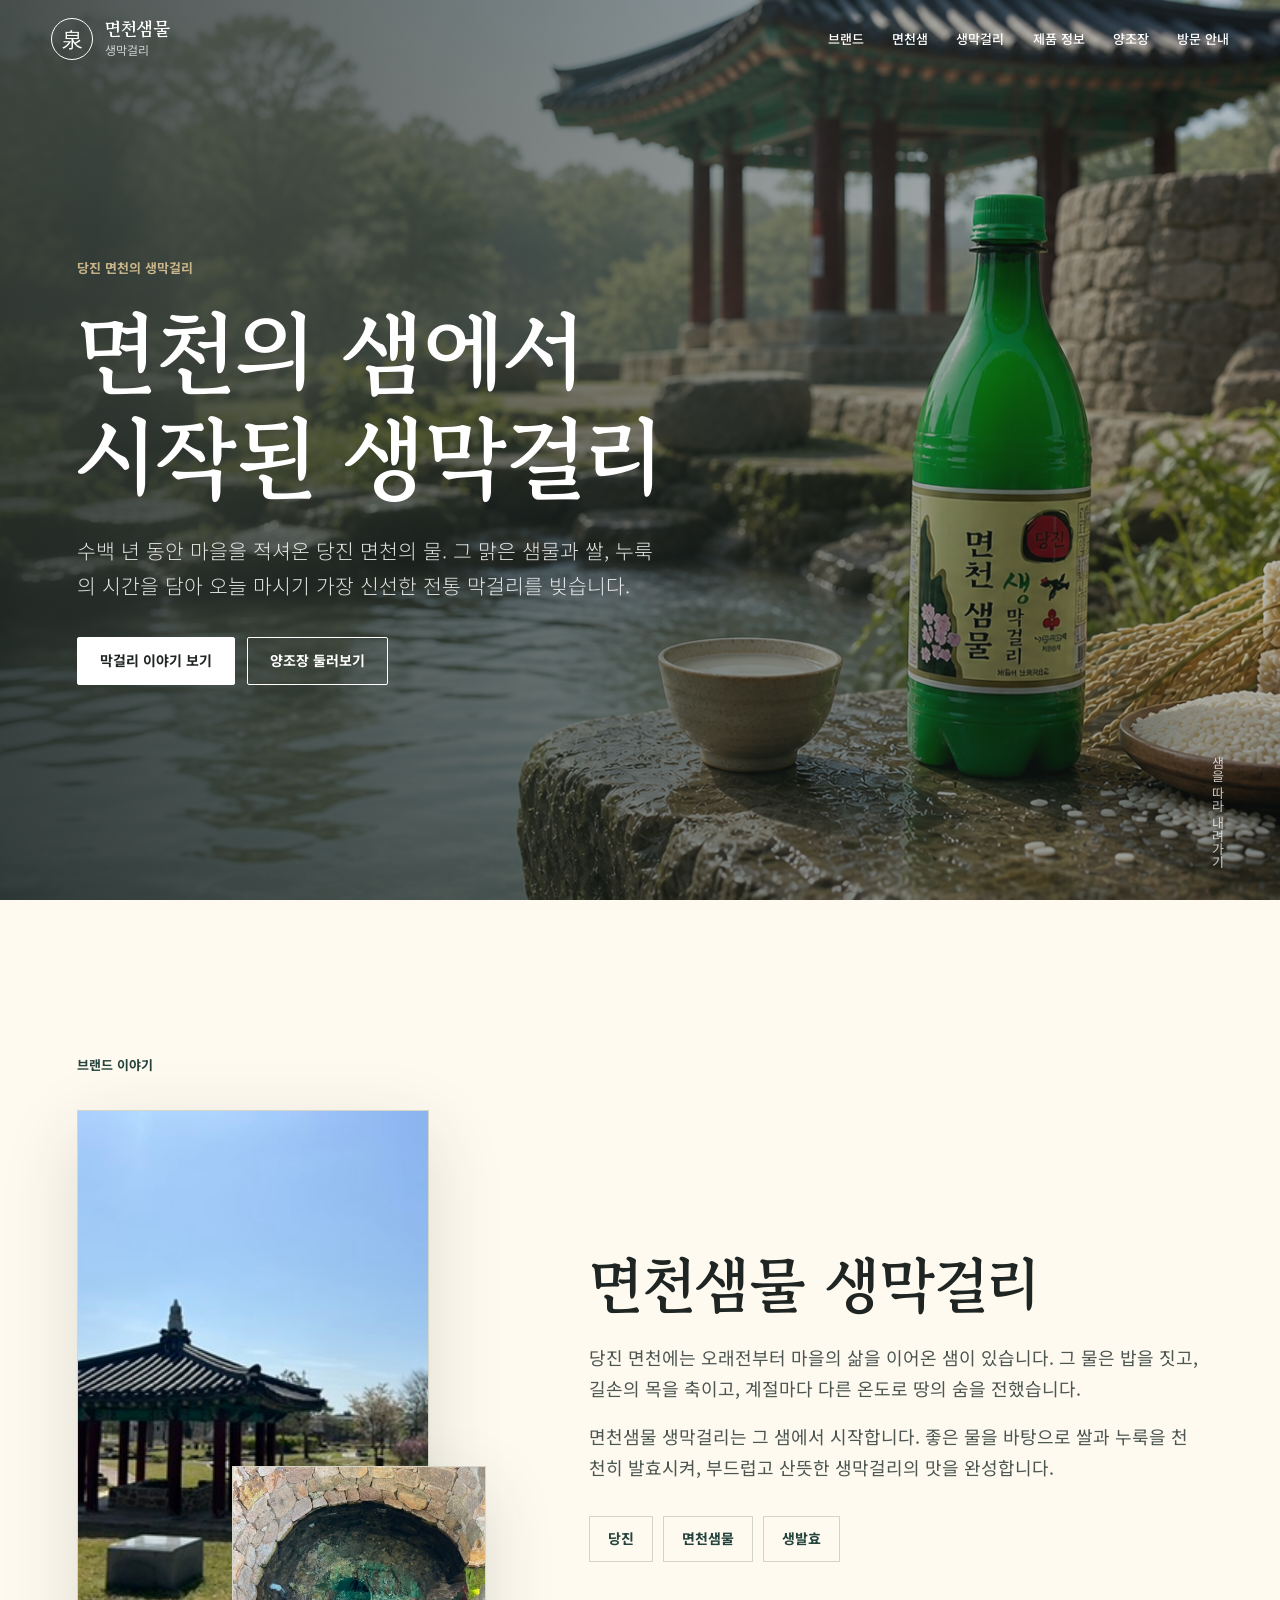
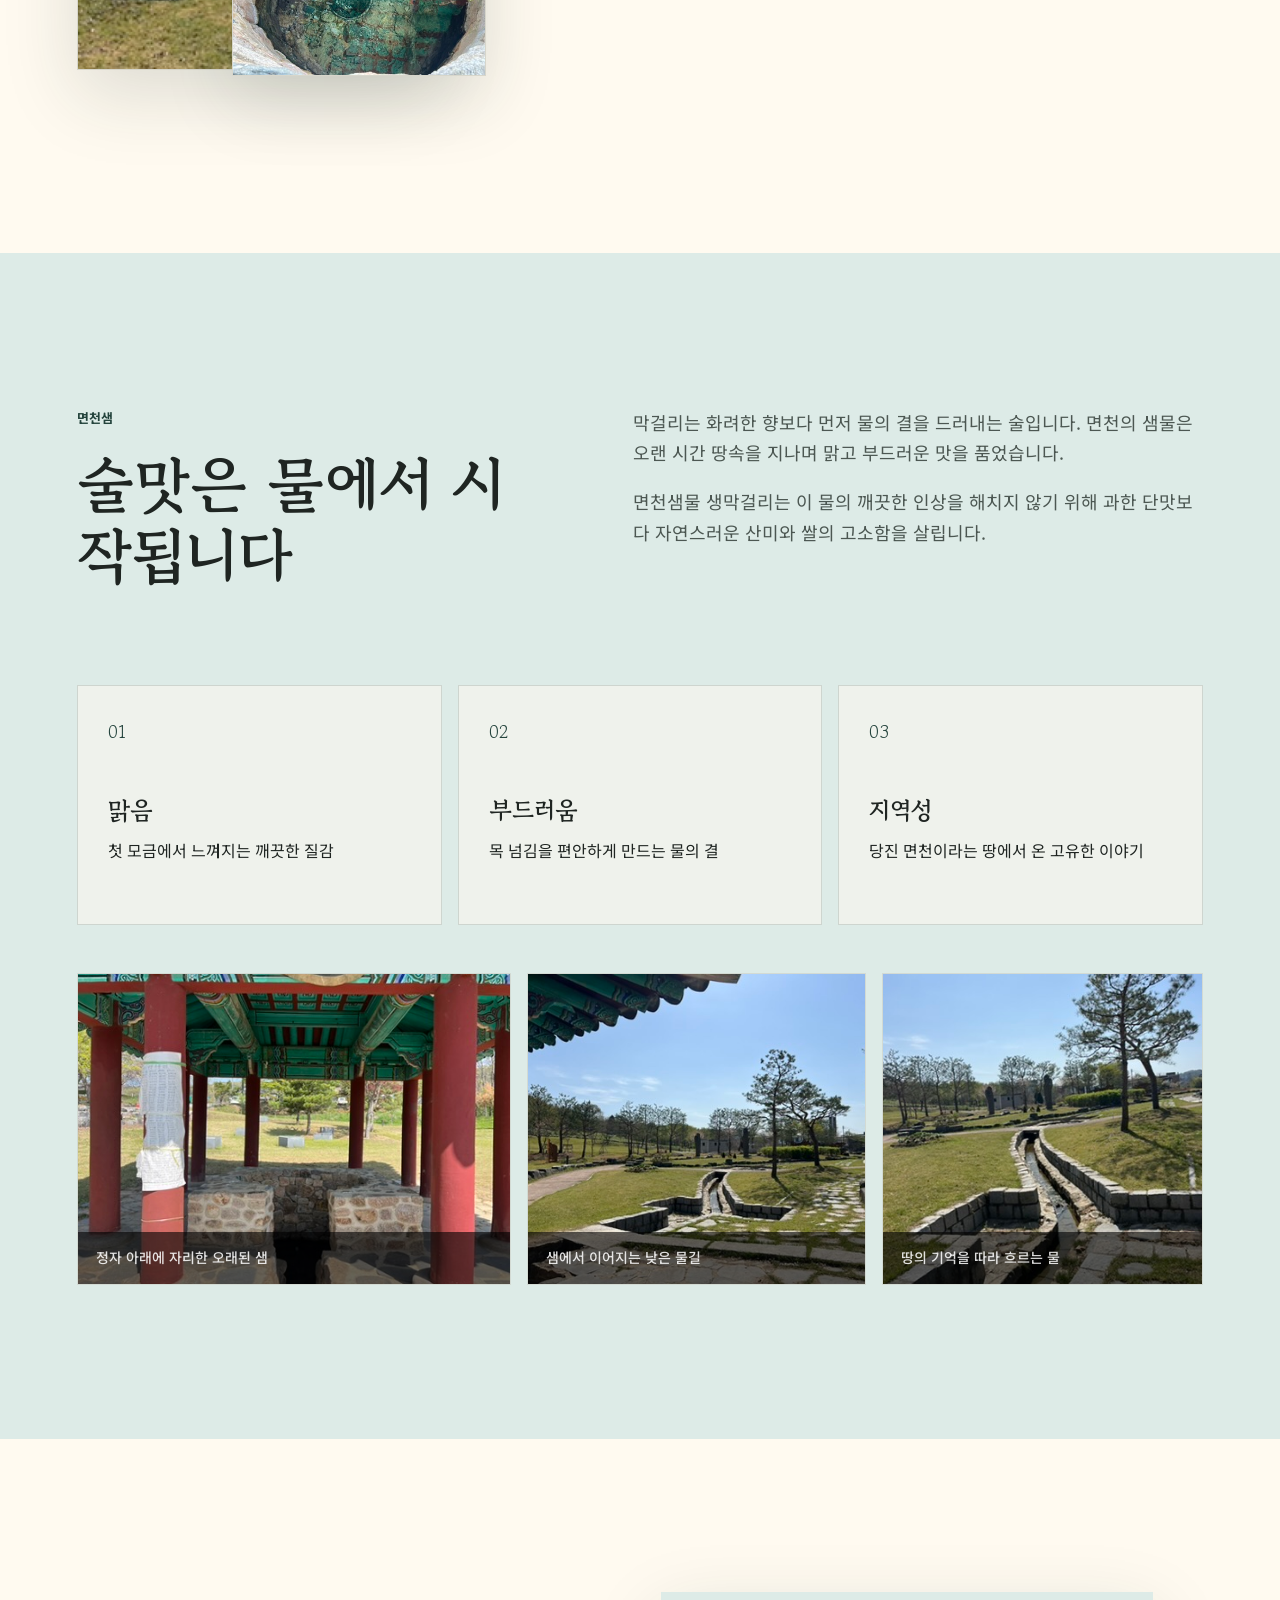
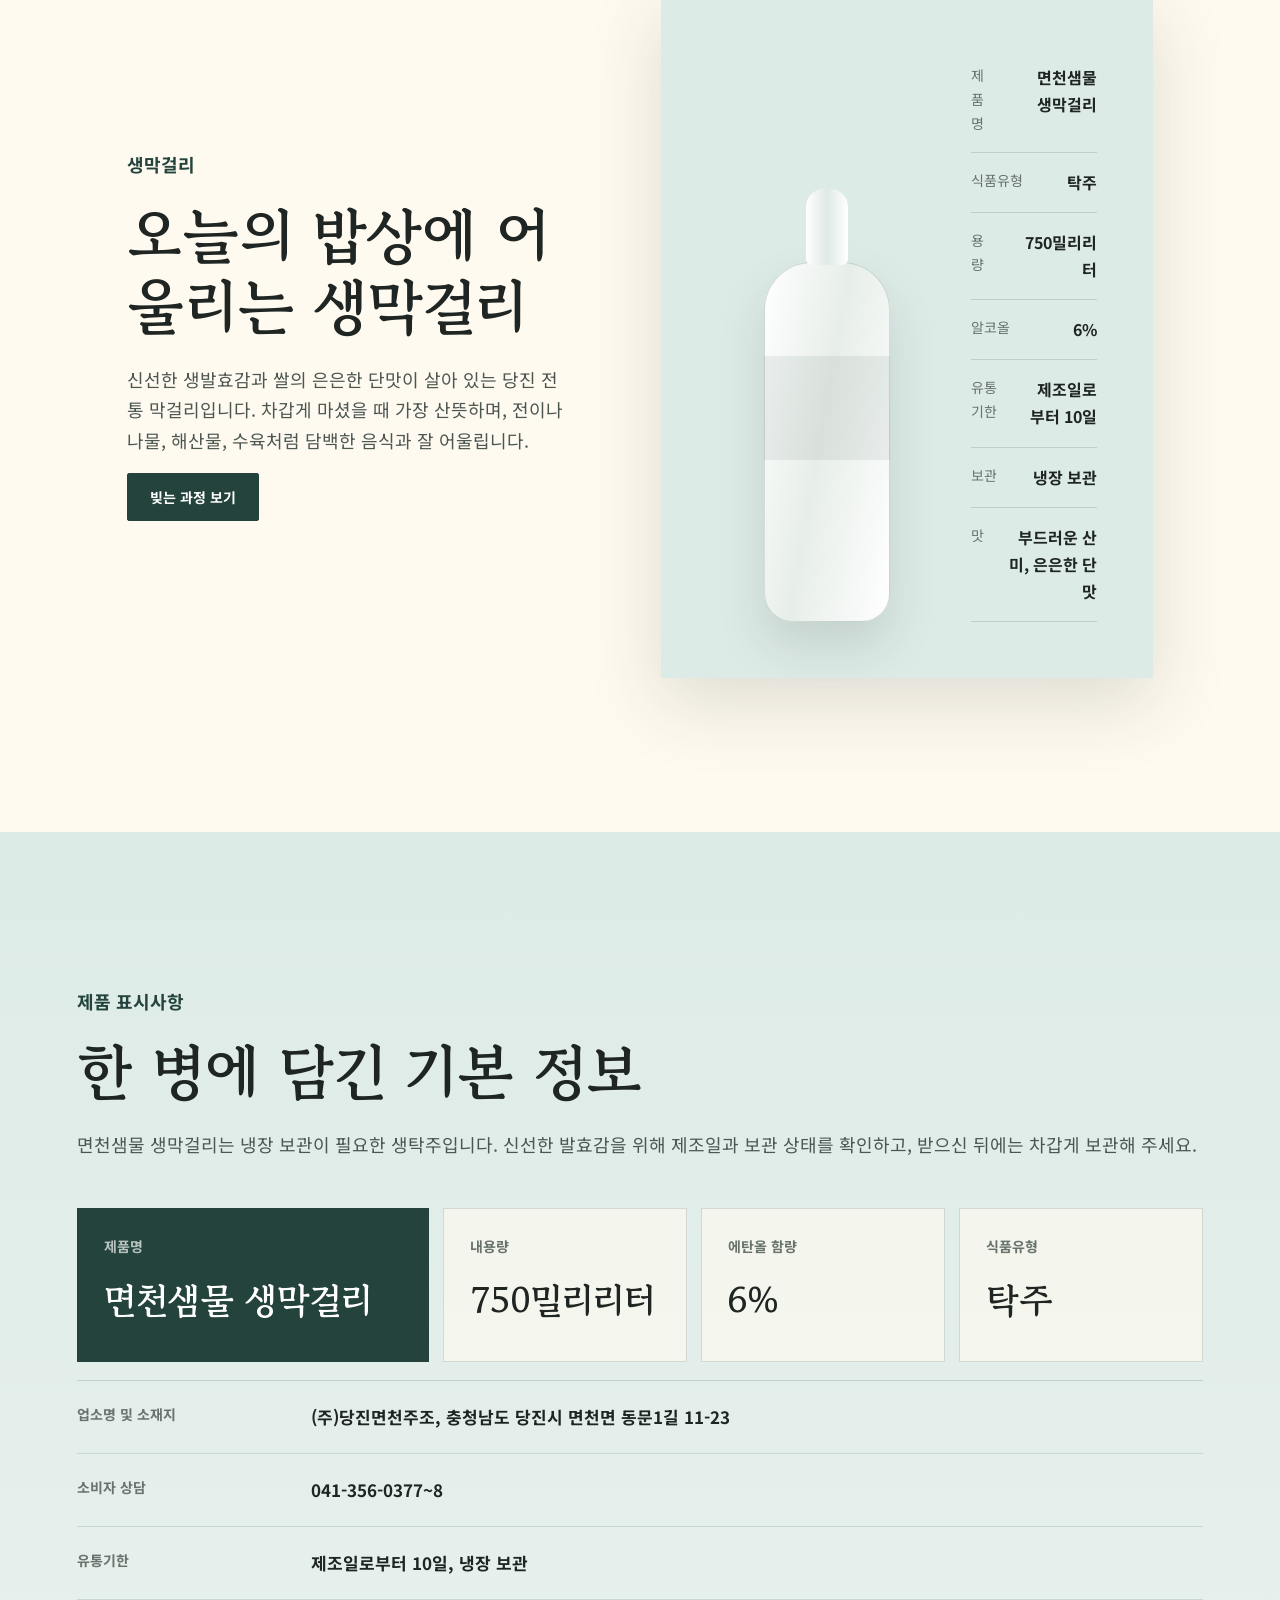
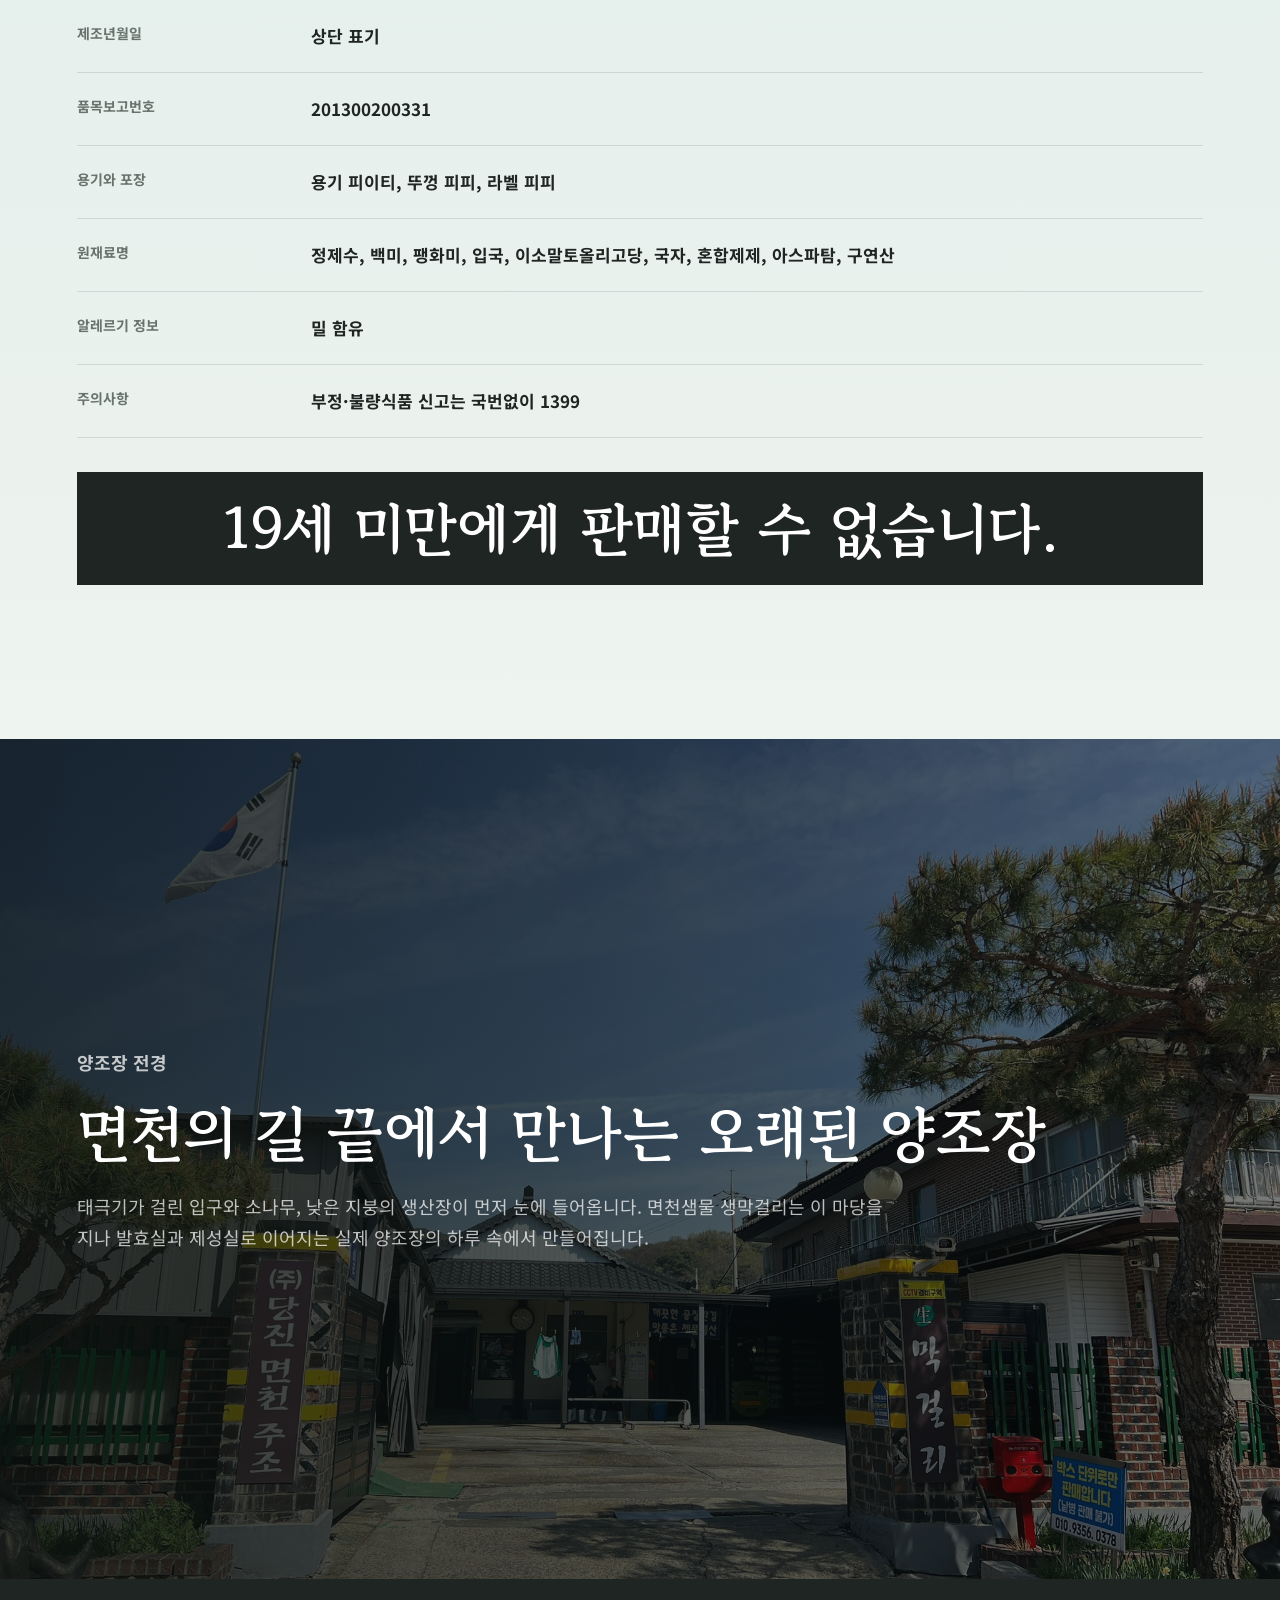
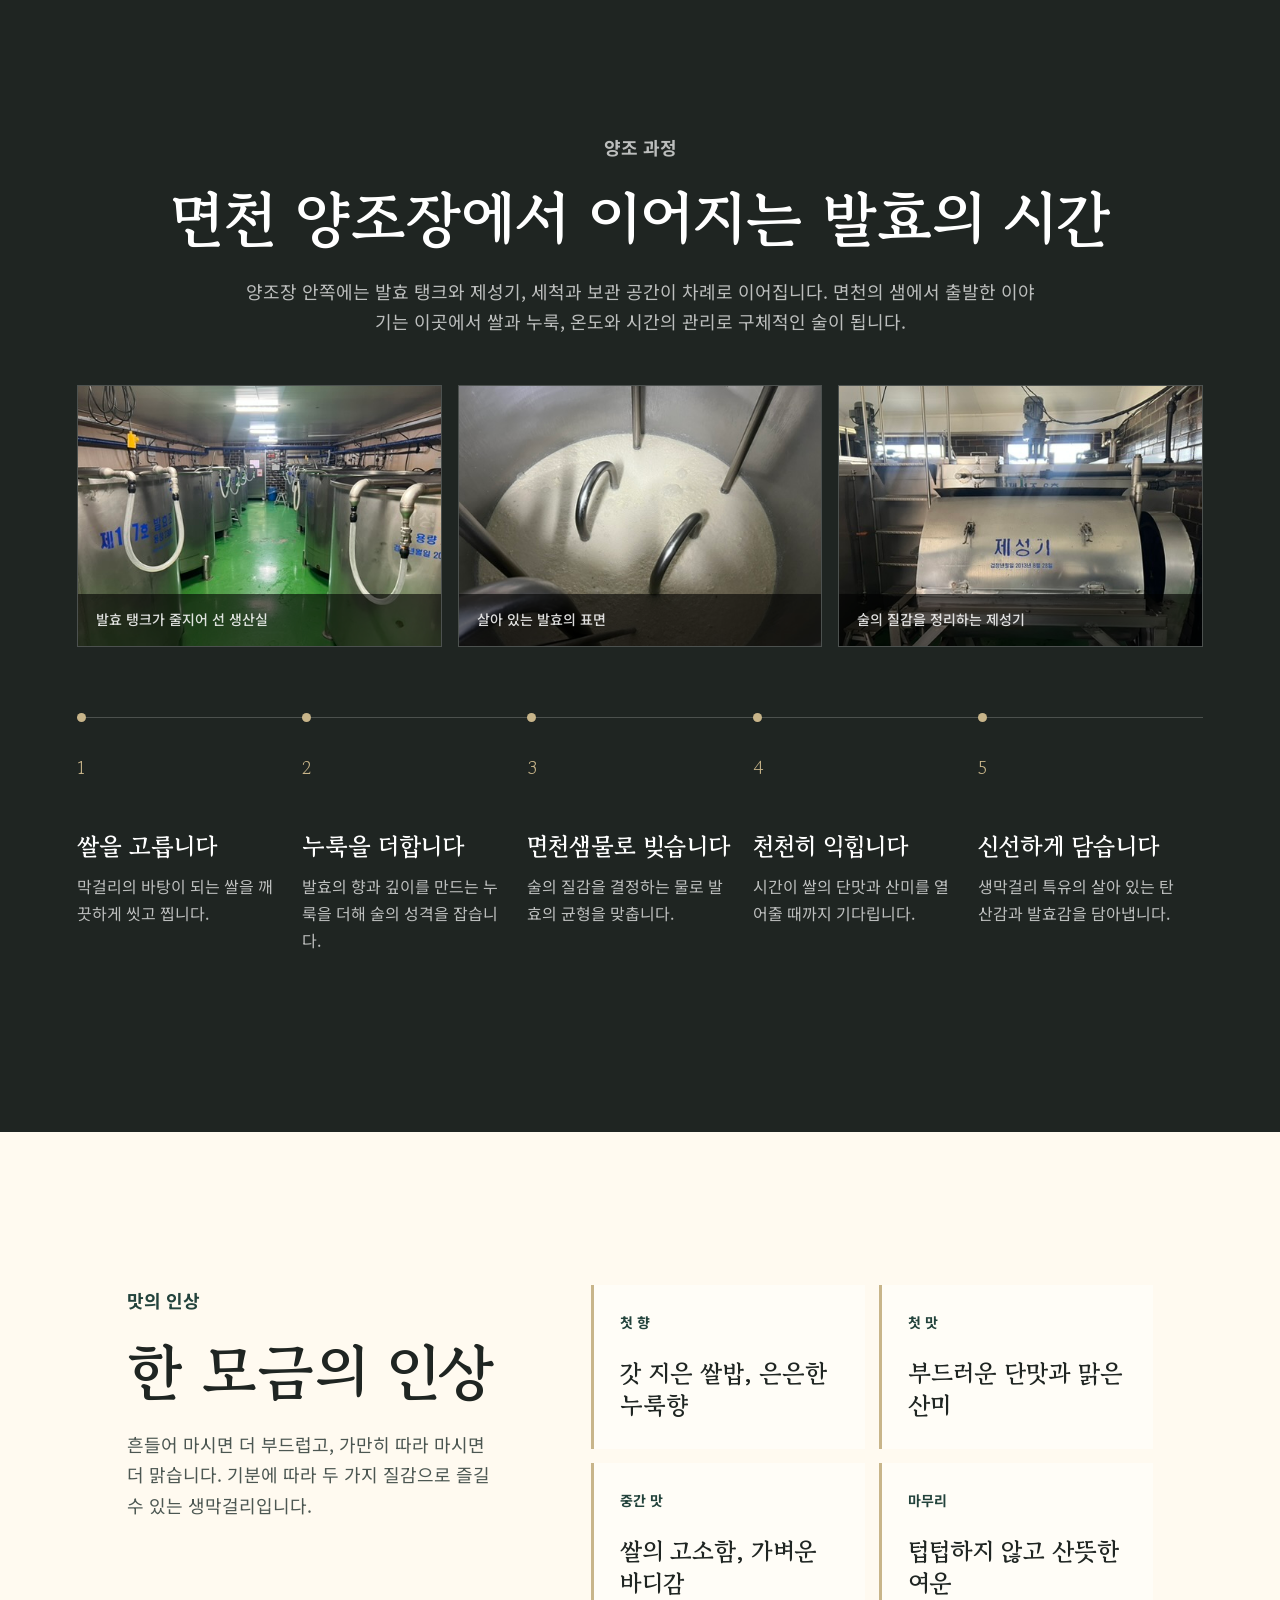
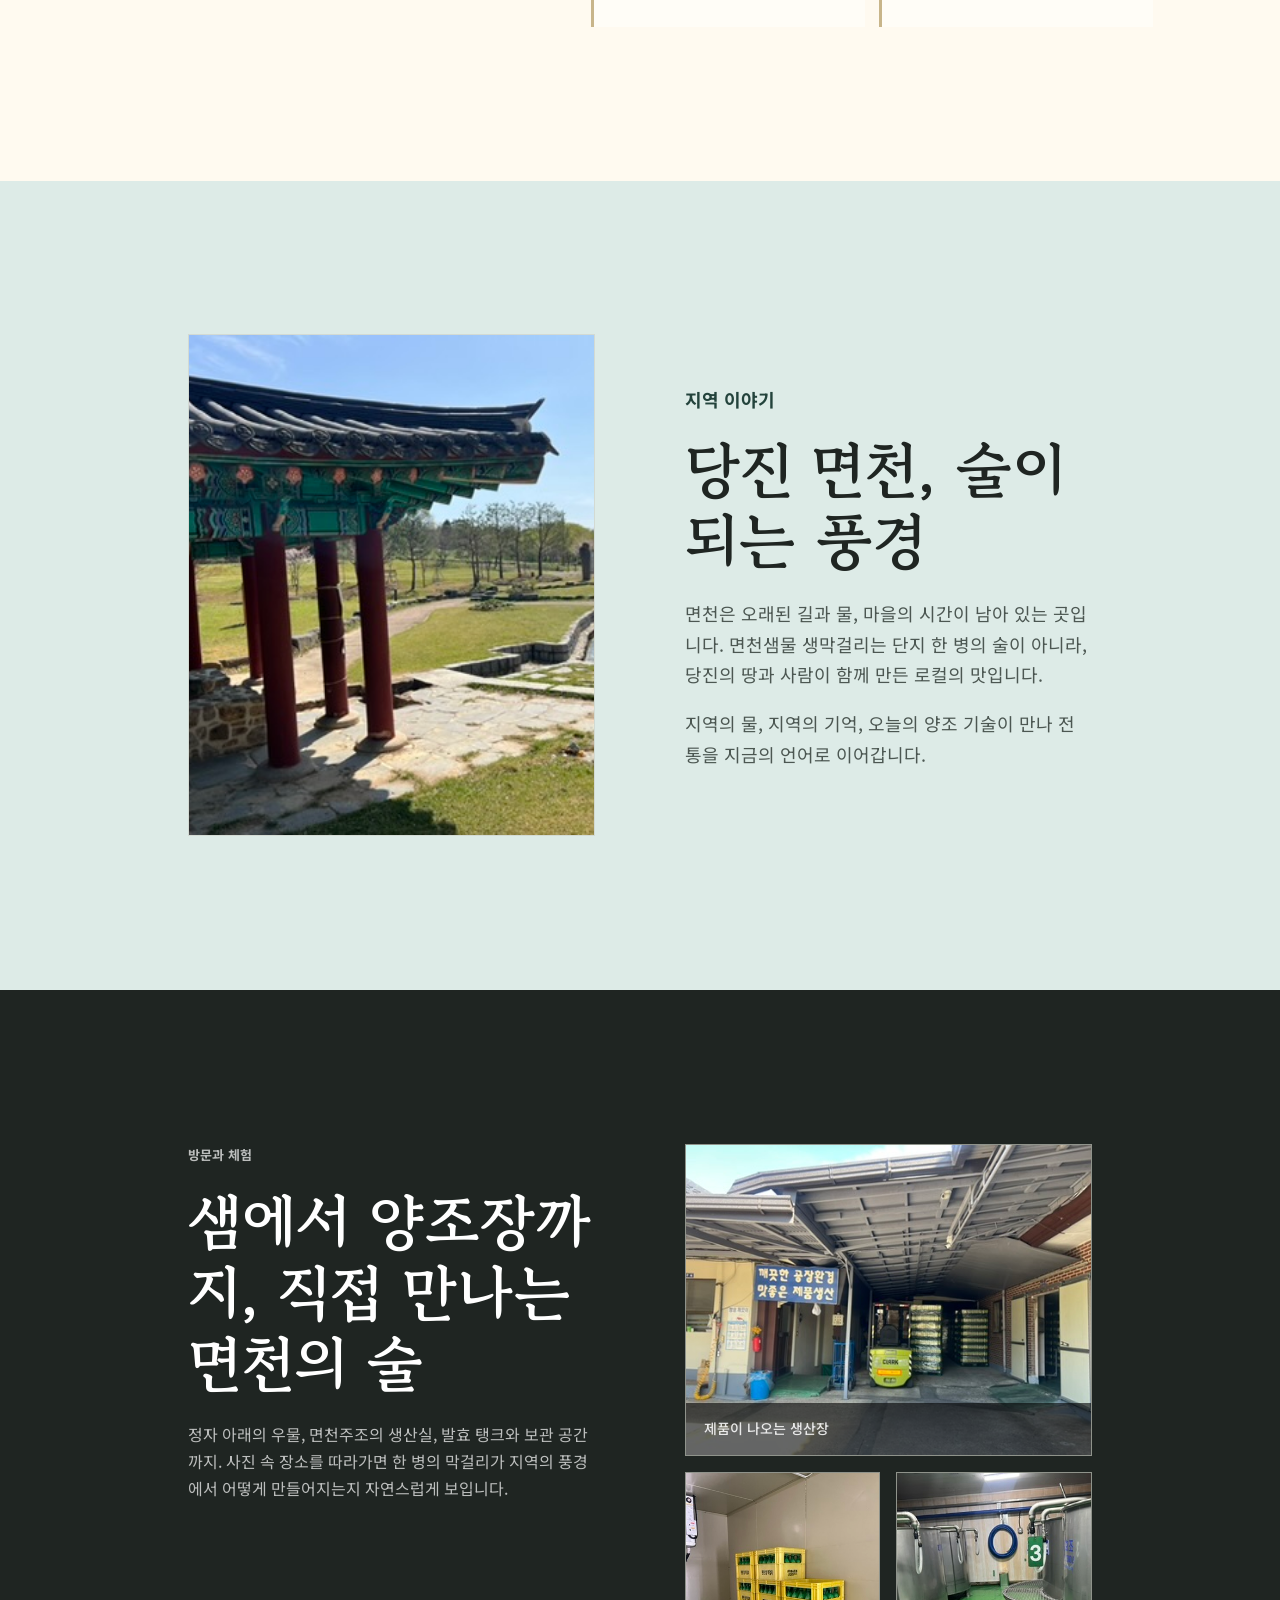
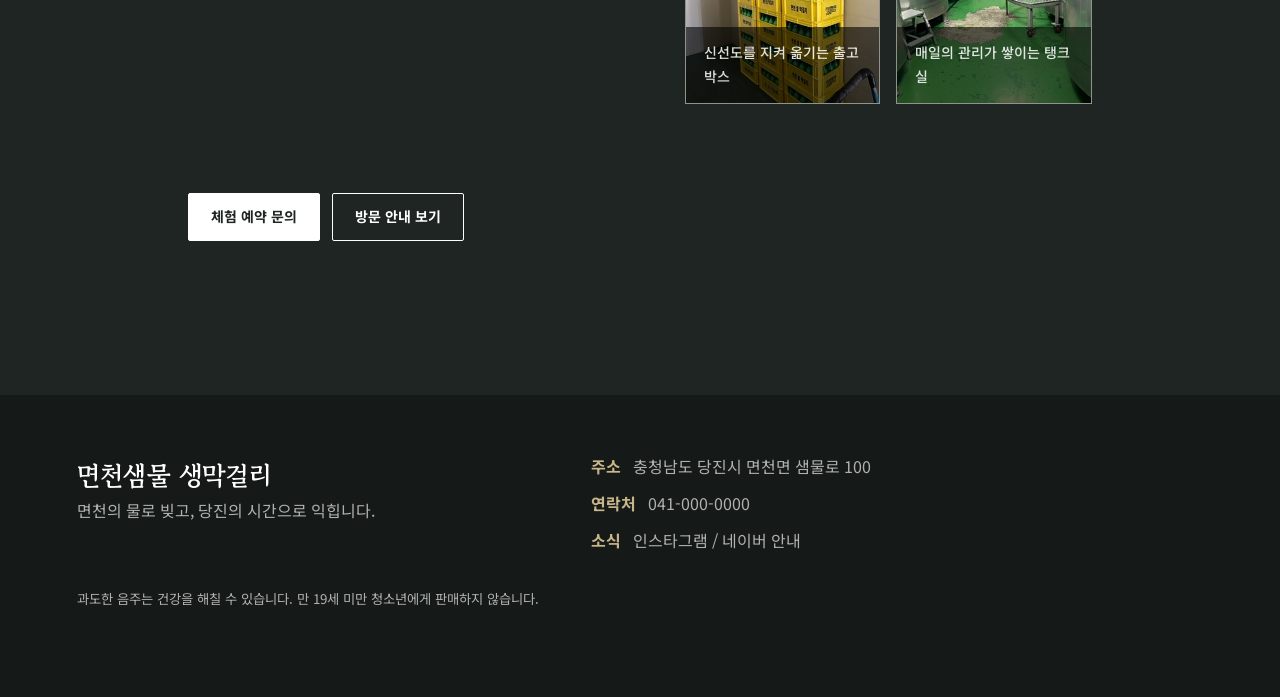
==== myeoncheon-site/index.html @ f7ff8e3b "Add files via upload" ====
<!doctype html>
<html lang="ko">
  <head>
    <meta charset="utf-8" />
    <meta name="viewport" content="width=device-width, initial-scale=1" />
    <title>면천샘물 생막걸리</title>
    <meta
      name="description"
      content="수백 년 흐른 당진 면천의 샘, 그 물로 빚은 오늘의 전통 막걸리."
    />
    <link rel="preconnect" href="https://fonts.googleapis.com" />
    <link rel="preconnect" href="https://fonts.gstatic.com" crossorigin />
    <link
      href="https://fonts.googleapis.com/css2?family=Gowun+Batang:wght@400;700&family=Noto+Sans+KR:wght@300;400;500;700&display=swap"
      rel="stylesheet"
    />
    <link rel="stylesheet" href="./styles.css" />
  </head>
  <body>
    <header class="site-header" data-header>
      <a class="brand-mark" href="#top" aria-label="면천샘물 생막걸리 홈">
        <span class="brand-symbol">泉</span>
        <span>
          <strong>면천샘물</strong>
          <small>생막걸리</small>
        </span>
      </a>
      <button class="menu-toggle" type="button" aria-label="메뉴 열기" aria-expanded="false" data-menu-toggle>
        <span></span>
        <span></span>
      </button>
      <nav class="site-nav" data-nav>
        <a href="#brand">브랜드</a>
        <a href="#spring">면천샘</a>
        <a href="#makgeolli">생막걸리</a>
        <a href="#label">제품 정보</a>
        <a href="#place">양조장</a>
        <a href="#experience">방문 안내</a>
      </nav>
    </header>

    <main id="top">
      <section class="hero" aria-labelledby="hero-title">
        <img class="hero-image" src="./assets/hero-myeoncheon-composite.png" alt="면천샘 정자를 배경으로 놓인 면천샘물 생막걸리 병과 잔" />
        <div class="hero-scrim"></div>
        <div class="hero-content">
          <p class="eyebrow">당진 면천의 생막걸리</p>
          <h1 id="hero-title">면천의 샘에서<br />시작된 생막걸리</h1>
          <p class="hero-copy">
            수백 년 동안 마을을 적셔온 당진 면천의 물. 그 맑은 샘물과 쌀, 누룩의 시간을
            담아 오늘 마시기 가장 신선한 전통 막걸리를 빚습니다.
          </p>
          <div class="hero-actions">
            <a class="button primary" href="#brand">막걸리 이야기 보기</a>
            <a class="button ghost" href="#brewery">양조장 둘러보기</a>
          </div>
        </div>
        <a class="scroll-cue" href="#brand">샘을 따라 내려가기</a>
      </section>

      <section class="intro section" id="brand">
        <div class="section-kicker">브랜드 이야기</div>
        <div class="intro-grid">
          <div class="photo-stack">
            <figure class="photo-card tall">
              <img src="./assets/photos/well-pavilion.jpg" alt="면천샘 우물을 품은 정자 전경" />
            </figure>
            <figure class="photo-card small overlap">
              <img src="./assets/photos/well-water.jpg" alt="돌로 둘러싸인 면천샘 우물 안의 맑은 물" />
            </figure>
          </div>
          <div class="intro-copy">
            <h2>면천샘물 생막걸리</h2>
            <p>
              당진 면천에는 오래전부터 마을의 삶을 이어온 샘이 있습니다. 그 물은 밥을 짓고,
              길손의 목을 축이고, 계절마다 다른 온도로 땅의 숨을 전했습니다.
            </p>
            <p>
              면천샘물 생막걸리는 그 샘에서 시작합니다. 좋은 물을 바탕으로 쌀과 누룩을
              천천히 발효시켜, 부드럽고 산뜻한 생막걸리의 맛을 완성합니다.
            </p>
            <div class="keyword-row" aria-label="브랜드 키워드">
              <span>당진</span>
              <span>면천샘물</span>
              <span>생발효</span>
            </div>
          </div>
        </div>
      </section>

      <section class="spring section muted" id="spring">
        <div class="split-layout">
          <div>
            <p class="eyebrow dark">면천샘</p>
            <h2>술맛은 물에서 시작됩니다</h2>
          </div>
          <div class="measure">
            <p>
              막걸리는 화려한 향보다 먼저 물의 결을 드러내는 술입니다. 면천의 샘물은 오랜
              시간 땅속을 지나며 맑고 부드러운 맛을 품었습니다.
            </p>
            <p>
              면천샘물 생막걸리는 이 물의 깨끗한 인상을 해치지 않기 위해 과한 단맛보다
              자연스러운 산미와 쌀의 고소함을 살립니다.
            </p>
          </div>
        </div>
        <div class="spring-cards">
          <article>
            <span>01</span>
            <h3>맑음</h3>
            <p>첫 모금에서 느껴지는 깨끗한 질감</p>
          </article>
          <article>
            <span>02</span>
            <h3>부드러움</h3>
            <p>목 넘김을 편안하게 만드는 물의 결</p>
          </article>
          <article>
            <span>03</span>
            <h3>지역성</h3>
            <p>당진 면천이라는 땅에서 온 고유한 이야기</p>
          </article>
        </div>
        <div class="spring-gallery" aria-label="면천샘 우물과 정자 사진">
          <figure>
            <img src="./assets/photos/pavilion-inside.jpg" alt="정자 아래에서 바라본 면천샘 우물" />
            <figcaption>정자 아래에 자리한 오래된 샘</figcaption>
          </figure>
          <figure>
            <img src="./assets/photos/pavilion-view.jpg" alt="정자에서 바라본 면천샘 주변 물길과 산책로" />
            <figcaption>샘에서 이어지는 낮은 물길</figcaption>
          </figure>
          <figure>
            <img src="./assets/photos/waterway.jpg" alt="면천샘 주변 돌 물길" />
            <figcaption>땅의 기억을 따라 흐르는 물</figcaption>
          </figure>
        </div>
      </section>

      <section class="product section" id="makgeolli">
        <div class="product-copy">
          <p class="eyebrow dark">생막걸리</p>
          <h2>오늘의 밥상에 어울리는 생막걸리</h2>
          <p>
            신선한 생발효감과 쌀의 은은한 단맛이 살아 있는 당진 전통 막걸리입니다. 차갑게
            마셨을 때 가장 산뜻하며, 전이나 나물, 해산물, 수육처럼 담백한 음식과 잘
            어울립니다.
          </p>
          <div class="product-actions">
            <a class="button primary dark-button" href="#brewery">빚는 과정 보기</a>
          </div>
        </div>
        <div class="product-panel">
          <div class="mini-bottle" aria-hidden="true"></div>
          <div class="spec-list">
            <div><span>제품명</span><strong>면천샘물 생막걸리</strong></div>
            <div><span>식품유형</span><strong>탁주</strong></div>
            <div><span>용량</span><strong>750밀리리터</strong></div>
            <div><span>알코올</span><strong>6%</strong></div>
            <div><span>유통기한</span><strong>제조일로부터 10일</strong></div>
            <div><span>보관</span><strong>냉장 보관</strong></div>
            <div><span>맛</span><strong>부드러운 산미, 은은한 단맛</strong></div>
          </div>
        </div>
      </section>

      <section class="label section muted" id="label">
        <div class="section-head">
          <p class="eyebrow dark">제품 표시사항</p>
          <h2>한 병에 담긴 기본 정보</h2>
          <p>
            면천샘물 생막걸리는 냉장 보관이 필요한 생탁주입니다. 신선한 발효감을 위해
            제조일과 보관 상태를 확인하고, 받으신 뒤에는 차갑게 보관해 주세요.
          </p>
        </div>
        <div class="label-grid">
          <article class="label-card highlight">
            <span>제품명</span>
            <strong>면천샘물 생막걸리</strong>
          </article>
          <article class="label-card">
            <span>내용량</span>
            <strong>750밀리리터</strong>
          </article>
          <article class="label-card">
            <span>에탄올 함량</span>
            <strong>6%</strong>
          </article>
          <article class="label-card">
            <span>식품유형</span>
            <strong>탁주</strong>
          </article>
        </div>
        <div class="label-table" aria-label="면천샘물 생막걸리 제품 상세 표시사항">
          <div><span>업소명 및 소재지</span><strong>(주)당진면천주조, 충청남도 당진시 면천면 동문1길 11-23</strong></div>
          <div><span>소비자 상담</span><strong>041-356-0377~8</strong></div>
          <div><span>유통기한</span><strong>제조일로부터 10일, 냉장 보관</strong></div>
          <div><span>제조년월일</span><strong>상단 표기</strong></div>
          <div><span>품목보고번호</span><strong>201300200331</strong></div>
          <div><span>용기와 포장</span><strong>용기 피이티, 뚜껑 피피, 라벨 피피</strong></div>
          <div>
            <span>원재료명</span>
            <strong>정제수, 백미, 팽화미, 입국, 이소말토올리고당, 국자, 혼합제제, 아스파탐, 구연산</strong>
          </div>
          <div><span>알레르기 정보</span><strong>밀 함유</strong></div>
          <div><span>주의사항</span><strong>부정·불량식품 신고는 국번없이 1399</strong></div>
        </div>
        <p class="age-notice">19세 미만에게 판매할 수 없습니다.</p>
      </section>

      <section class="place section" id="place">
        <figure class="facade-photo" aria-hidden="true">
          <img src="./assets/photos/brewery-front-wide.jpg" alt="" />
        </figure>
        <div class="place-scrim" aria-hidden="true"></div>
        <div class="section-head">
          <p class="eyebrow dark">양조장 전경</p>
          <h2>면천의 길 끝에서 만나는 오래된 양조장</h2>
          <p>
            태극기가 걸린 입구와 소나무, 낮은 지붕의 생산장이 먼저 눈에 들어옵니다. 면천샘물
            생막걸리는 이 마당을 지나 발효실과 제성실로 이어지는 실제 양조장의 하루 속에서
            만들어집니다.
          </p>
        </div>
      </section>

      <section class="process section ink" id="brewery">
        <div class="section-head centered">
          <p class="eyebrow">양조 과정</p>
          <h2>면천 양조장에서 이어지는 발효의 시간</h2>
          <p>
            양조장 안쪽에는 발효 탱크와 제성기, 세척과 보관 공간이 차례로 이어집니다. 면천의
            샘에서 출발한 이야기는 이곳에서 쌀과 누룩, 온도와 시간의 관리로 구체적인 술이 됩니다.
          </p>
        </div>
        <div class="brewery-gallery" aria-label="면천막걸리 양조장 사진">
          <figure class="featured">
            <img src="./assets/photos/fermentation-room.jpg" alt="스테인리스 발효 탱크가 줄지어 있는 양조장 내부" />
            <figcaption>발효 탱크가 줄지어 선 생산실</figcaption>
          </figure>
          <figure>
            <img src="./assets/photos/makgeolli-ferment.jpg" alt="발효 탱크 안에서 막걸리가 익어가는 모습" />
            <figcaption>살아 있는 발효의 표면</figcaption>
          </figure>
          <figure>
            <img src="./assets/photos/juicing-machine.jpg" alt="면천 양조장의 제성기 설비" />
            <figcaption>술의 질감을 정리하는 제성기</figcaption>
          </figure>
        </div>
        <div class="timeline">
          <article>
            <span>1</span>
            <h3>쌀을 고릅니다</h3>
            <p>막걸리의 바탕이 되는 쌀을 깨끗하게 씻고 찝니다.</p>
          </article>
          <article>
            <span>2</span>
            <h3>누룩을 더합니다</h3>
            <p>발효의 향과 깊이를 만드는 누룩을 더해 술의 성격을 잡습니다.</p>
          </article>
          <article>
            <span>3</span>
            <h3>면천샘물로 빚습니다</h3>
            <p>술의 질감을 결정하는 물로 발효의 균형을 맞춥니다.</p>
          </article>
          <article>
            <span>4</span>
            <h3>천천히 익힙니다</h3>
            <p>시간이 쌀의 단맛과 산미를 열어줄 때까지 기다립니다.</p>
          </article>
          <article>
            <span>5</span>
            <h3>신선하게 담습니다</h3>
            <p>생막걸리 특유의 살아 있는 탄산감과 발효감을 담아냅니다.</p>
          </article>
        </div>
      </section>

      <section class="tasting section">
        <div class="tasting-copy">
          <p class="eyebrow dark">맛의 인상</p>
          <h2>한 모금의 인상</h2>
          <p>
            흔들어 마시면 더 부드럽고, 가만히 따라 마시면 더 맑습니다. 기분에 따라 두 가지
            질감으로 즐길 수 있는 생막걸리입니다.
          </p>
        </div>
        <div class="note-grid">
          <article><span>첫 향</span><strong>갓 지은 쌀밥, 은은한 누룩향</strong></article>
          <article><span>첫 맛</span><strong>부드러운 단맛과 맑은 산미</strong></article>
          <article><span>중간 맛</span><strong>쌀의 고소함, 가벼운 바디감</strong></article>
          <article><span>마무리</span><strong>텁텁하지 않고 산뜻한 여운</strong></article>
        </div>
      </section>

      <section class="local section muted">
        <div class="local-photo">
          <img src="./assets/photos/pavilion-roof.jpg" alt="면천샘 정자 처마와 주변 풍경" />
        </div>
        <div class="local-copy">
          <p class="eyebrow dark">지역 이야기</p>
          <h2>당진 면천, 술이 되는 풍경</h2>
          <p>
            면천은 오래된 길과 물, 마을의 시간이 남아 있는 곳입니다. 면천샘물 생막걸리는
            단지 한 병의 술이 아니라, 당진의 땅과 사람이 함께 만든 로컬의 맛입니다.
          </p>
          <p>
            지역의 물, 지역의 기억, 오늘의 양조 기술이 만나 전통을 지금의 언어로
            이어갑니다.
          </p>
        </div>
      </section>

      <section class="experience section ink" id="experience">
        <div class="experience-copy">
          <p class="eyebrow">방문과 체험</p>
          <h2>샘에서 양조장까지, 직접 만나는 면천의 술</h2>
          <p>
            정자 아래의 우물, 면천주조의 생산실, 발효 탱크와 보관 공간까지. 사진 속 장소를
            따라가면 한 병의 막걸리가 지역의 풍경에서 어떻게 만들어지는지 자연스럽게 보입니다.
          </p>
        </div>
        <div class="visit-gallery">
          <figure>
            <img src="./assets/photos/brewery-production.jpg" alt="막걸리 제품 상자가 쌓인 양조장 생산장" />
            <figcaption>제품이 나오는 생산장</figcaption>
          </figure>
          <figure>
            <img src="./assets/photos/crates.jpg" alt="면천막걸리 병이 담긴 노란 박스" />
            <figcaption>신선도를 지켜 옮기는 출고 박스</figcaption>
          </figure>
          <figure>
            <img src="./assets/photos/tank-room.jpg" alt="양조장 발효 탱크 사이의 작업 공간" />
            <figcaption>매일의 관리가 쌓이는 탱크실</figcaption>
          </figure>
        </div>
        <div class="experience-actions">
          <a class="button primary" href="mailto:hello@myeoncheon.example">체험 예약 문의</a>
          <a class="button ghost light" href="#top">방문 안내 보기</a>
        </div>
      </section>
    </main>

    <footer class="site-footer">
      <div>
        <strong>면천샘물 생막걸리</strong>
        <p>면천의 물로 빚고, 당진의 시간으로 익힙니다.</p>
      </div>
      <dl>
        <div><dt>주소</dt><dd>충청남도 당진시 면천면 샘물로 100</dd></div>
        <div><dt>연락처</dt><dd>041-000-0000</dd></div>
        <div><dt>소식</dt><dd>인스타그램 / 네이버 안내</dd></div>
      </dl>
      <small>과도한 음주는 건강을 해칠 수 있습니다. 만 19세 미만 청소년에게 판매하지 않습니다.</small>
    </footer>

    <script src="./script.js"></script>
  </body>
</html>
---- myeoncheon-site/styles.css ----
:root {
  --spring: #ddebe7;
  --rice: #f4efe3;
  --ink: #1f2522;
  --nuruk: #c8b58a;
  --green: #23433c;
  --paper: #fffaf0;
  --white: #ffffff;
  --muted: #69736d;
  --line: rgba(31, 37, 34, 0.14);
  --shadow: 0 24px 70px rgba(28, 48, 43, 0.15);
  --serif: "Gowun Batang", serif;
  --sans: "Noto Sans KR", system-ui, -apple-system, BlinkMacSystemFont, sans-serif;
}

* {
  box-sizing: border-box;
}

html {
  scroll-behavior: smooth;
}

body {
  margin: 0;
  background: var(--paper);
  color: var(--ink);
  font-family: var(--sans);
  font-size: 16px;
  line-height: 1.7;
  letter-spacing: 0;
}

img {
  display: block;
  max-width: 100%;
}

figure {
  margin: 0;
}

figcaption {
  margin-top: 12px;
  color: var(--muted);
  font-size: 14px;
  font-weight: 500;
}

a {
  color: inherit;
  text-decoration: none;
}

button,
input {
  font: inherit;
}

.site-header {
  position: fixed;
  z-index: 50;
  top: 0;
  left: 0;
  right: 0;
  display: flex;
  align-items: center;
  justify-content: space-between;
  min-height: 76px;
  padding: 18px clamp(20px, 4vw, 56px);
  color: var(--white);
  transition: background 0.25s ease, color 0.25s ease, box-shadow 0.25s ease;
}

.site-header.is-scrolled,
.site-header.is-open {
  background: rgba(255, 250, 240, 0.94);
  color: var(--ink);
  box-shadow: 0 8px 30px rgba(31, 37, 34, 0.08);
  backdrop-filter: blur(16px);
}

.brand-mark {
  display: inline-flex;
  align-items: center;
  gap: 12px;
  min-width: 190px;
}

.brand-symbol {
  display: grid;
  width: 42px;
  height: 42px;
  place-items: center;
  border: 1px solid currentColor;
  border-radius: 50%;
  font-family: var(--serif);
  font-size: 21px;
}

.brand-mark strong,
.brand-mark small {
  display: block;
}

.brand-mark strong {
  font-family: var(--serif);
  font-size: 18px;
  line-height: 1.15;
}

.brand-mark small {
  margin-top: 1px;
  font-size: 12px;
  opacity: 0.72;
}

.site-nav {
  display: flex;
  align-items: center;
  gap: clamp(18px, 2.2vw, 34px);
  font-size: 13px;
  font-weight: 500;
}

.site-nav a {
  position: relative;
  padding: 8px 0;
}

.site-nav a::after {
  position: absolute;
  right: 0;
  bottom: 2px;
  left: 0;
  height: 1px;
  background: currentColor;
  content: "";
  opacity: 0;
  transform: scaleX(0.2);
  transition: opacity 0.2s ease, transform 0.2s ease;
}

.site-nav a:hover::after {
  opacity: 1;
  transform: scaleX(1);
}

.menu-toggle {
  display: none;
  width: 42px;
  height: 42px;
  border: 1px solid currentColor;
  border-radius: 50%;
  background: transparent;
  color: inherit;
}

.menu-toggle span {
  display: block;
  width: 17px;
  height: 1px;
  margin: 5px auto;
  background: currentColor;
}

.hero {
  position: relative;
  min-height: 100svh;
  overflow: hidden;
  display: grid;
  align-items: center;
  padding: 120px clamp(22px, 6vw, 96px) 78px;
  color: var(--white);
}

.hero-image,
.hero-scrim {
  position: absolute;
  inset: 0;
  width: 100%;
  height: 100%;
}

.hero-image {
  object-fit: cover;
  object-position: center;
}

.hero-scrim {
  background:
    linear-gradient(90deg, rgba(20, 30, 27, 0.76) 0%, rgba(20, 30, 27, 0.48) 42%, rgba(20, 30, 27, 0.1) 100%),
    linear-gradient(0deg, rgba(20, 30, 27, 0.24), rgba(20, 30, 27, 0.08));
}

.hero-content {
  position: relative;
  z-index: 1;
  width: min(680px, 100%);
}

.eyebrow {
  margin: 0 0 18px;
  color: var(--nuruk);
  font-size: 13px;
  font-weight: 700;
}

.eyebrow.dark {
  color: var(--green);
}

h1,
h2,
h3,
p {
  margin-top: 0;
}

h1,
h2 {
  font-family: var(--serif);
  font-weight: 700;
  line-height: 1.18;
}

h1 {
  margin-bottom: 24px;
  font-size: clamp(48px, 7vw, 100px);
}

h2 {
  margin-bottom: 24px;
  font-size: clamp(34px, 4.7vw, 68px);
}

h3 {
  margin-bottom: 12px;
  font-family: var(--serif);
  font-size: 24px;
  line-height: 1.25;
}

.hero-copy {
  width: min(590px, 100%);
  margin-bottom: 34px;
  color: rgba(255, 255, 255, 0.86);
  font-size: clamp(17px, 1.6vw, 21px);
  font-weight: 300;
}

.hero-actions,
.product-actions,
.experience-actions {
  display: flex;
  flex-wrap: wrap;
  gap: 12px;
}

.button {
  display: inline-flex;
  align-items: center;
  justify-content: center;
  min-height: 48px;
  padding: 0 22px;
  border: 1px solid currentColor;
  border-radius: 2px;
  font-size: 14px;
  font-weight: 700;
  transition: transform 0.2s ease, background 0.2s ease, color 0.2s ease;
}

.button:hover {
  transform: translateY(-2px);
}

.button.primary {
  border-color: var(--white);
  background: var(--white);
  color: var(--ink);
}

.button.ghost {
  color: var(--white);
}

.button.light {
  color: var(--white);
}

.dark-button {
  border-color: var(--green) !important;
  background: var(--green) !important;
  color: var(--white) !important;
}

.scroll-cue {
  position: absolute;
  z-index: 1;
  right: clamp(22px, 4vw, 60px);
  bottom: 32px;
  color: rgba(255, 255, 255, 0.74);
  font-size: 13px;
  writing-mode: vertical-rl;
}

.section {
  padding: clamp(86px, 12vw, 168px) clamp(22px, 6vw, 96px);
}

.muted {
  background: var(--spring);
}

.ink {
  background: var(--ink);
  color: var(--white);
}

.section-kicker {
  max-width: 1180px;
  margin: 0 auto 34px;
  color: var(--green);
  font-size: 13px;
  font-weight: 700;
}

.intro-grid {
  display: grid;
  max-width: 1180px;
  margin: 0 auto;
  grid-template-columns: minmax(280px, 0.8fr) minmax(0, 1.2fr);
  gap: clamp(46px, 8vw, 110px);
  align-items: center;
}

.photo-stack {
  position: relative;
  min-height: 590px;
}

.photo-card {
  position: relative;
  z-index: 1;
  overflow: hidden;
  border: 1px solid rgba(35, 67, 60, 0.14);
  background: var(--rice);
  box-shadow: var(--shadow);
}

.photo-card img {
  width: 100%;
  height: 100%;
  object-fit: cover;
}

.photo-card.tall {
  width: min(430px, 86%);
  height: 560px;
}

.photo-card.small {
  width: min(300px, 62%);
  height: 210px;
}

.photo-card.overlap {
  position: absolute;
  right: 0;
  bottom: 24px;
  z-index: 2;
}

.intro-copy p,
.measure p,
.product-copy p,
.local-copy p,
.tasting-copy p,
.section-head p {
  color: #4c5752;
  font-size: 18px;
}

.keyword-row {
  display: flex;
  flex-wrap: wrap;
  gap: 10px;
  margin-top: 34px;
}

.keyword-row span {
  padding: 10px 18px;
  border: 1px solid rgba(35, 67, 60, 0.2);
  color: var(--green);
  font-size: 14px;
  font-weight: 700;
}

.split-layout,
.product,
.local,
.tasting,
.experience {
  display: grid;
  max-width: 1180px;
  margin: 0 auto;
  gap: clamp(38px, 7vw, 92px);
}

.label {
  background: linear-gradient(180deg, var(--spring), #eef4f0);
}

.label-grid {
  display: grid;
  max-width: 1180px;
  margin: 0 auto 18px;
  grid-template-columns: 1.3fr repeat(3, 0.9fr);
  gap: 14px;
}

.label-card {
  min-height: 154px;
  padding: 26px;
  border: 1px solid rgba(35, 67, 60, 0.16);
  background: rgba(255, 250, 240, 0.64);
}

.label-card.highlight {
  background: var(--green);
  color: var(--white);
}

.label-card span,
.label-table span {
  display: block;
  margin-bottom: 18px;
  color: var(--muted);
  font-size: 14px;
  font-weight: 700;
}

.label-card.highlight span {
  color: rgba(255, 255, 255, 0.68);
}

.label-card strong {
  display: block;
  font-family: var(--serif);
  font-size: clamp(24px, 2.8vw, 36px);
  line-height: 1.28;
}

.label-table {
  display: grid;
  max-width: 1180px;
  margin: 0 auto;
  border-top: 1px solid rgba(35, 67, 60, 0.18);
}

.label-table div {
  display: grid;
  grid-template-columns: 210px 1fr;
  gap: 24px;
  padding: 22px 0;
  border-bottom: 1px solid rgba(35, 67, 60, 0.14);
}

.label-table span {
  margin: 0;
}

.label-table strong {
  min-width: 0;
  color: var(--ink);
  font-size: 17px;
  line-height: 1.65;
  word-break: keep-all;
  overflow-wrap: anywhere;
}

.age-notice {
  max-width: 1180px;
  margin: 34px auto 0;
  padding: 24px 28px;
  background: var(--ink);
  color: var(--white);
  font-family: var(--serif);
  font-size: clamp(28px, 4.6vw, 58px);
  font-weight: 700;
  line-height: 1.12;
  text-align: center;
}

.place {
  position: relative;
  min-height: clamp(620px, 74vw, 840px);
  overflow: hidden;
  display: grid;
  align-items: center;
  background: var(--ink);
  color: var(--white);
}

.place .section-head {
  position: relative;
  z-index: 2;
  width: min(1180px, 100%);
  margin-bottom: 0;
}

.place .eyebrow.dark {
  color: rgba(255, 255, 255, 0.74);
}

.place .section-head p:not(.eyebrow) {
  max-width: 820px;
  color: rgba(255, 255, 255, 0.72);
}

.place-scrim,
.facade-photo {
  position: absolute;
  inset: 0;
}

.place-scrim {
  z-index: 1;
  background:
    linear-gradient(90deg, rgba(12, 18, 16, 0.76) 0%, rgba(12, 18, 16, 0.54) 50%, rgba(12, 18, 16, 0.3) 100%),
    rgba(0, 0, 0, 0.34);
}

.facade-photo {
  overflow: hidden;
}

.facade-photo img {
  width: 100%;
  height: 100%;
  object-fit: cover;
  object-position: center 58%;
}

.split-layout {
  grid-template-columns: 0.9fr 1.1fr;
  align-items: start;
}

.measure {
  max-width: 660px;
}

.spring-cards {
  display: grid;
  max-width: 1180px;
  margin: 72px auto 0;
  grid-template-columns: repeat(3, 1fr);
  gap: 16px;
}

.spring-cards article {
  min-height: 240px;
  padding: 30px;
  border: 1px solid rgba(35, 67, 60, 0.16);
  background: rgba(255, 250, 240, 0.54);
}

.spring-cards span,
.timeline span {
  display: inline-block;
  margin-bottom: 48px;
  color: var(--green);
  font-family: var(--serif);
  font-size: 18px;
}

.spring-gallery {
  display: grid;
  max-width: 1180px;
  margin: 48px auto 0;
  grid-template-columns: 1.15fr 0.9fr 0.85fr;
  gap: 16px;
}

.spring-gallery figure,
.brewery-gallery figure,
.visit-gallery figure,
.local-photo {
  position: relative;
  overflow: hidden;
  border: 1px solid rgba(35, 67, 60, 0.14);
  background: rgba(255, 250, 240, 0.58);
}

.spring-gallery img {
  width: 100%;
  height: 310px;
  object-fit: cover;
}

.spring-gallery figcaption,
.brewery-gallery figcaption,
.visit-gallery figcaption {
  position: absolute;
  right: 0;
  bottom: 0;
  left: 0;
  margin: 0;
  padding: 14px 18px;
  background: rgba(0, 0, 0, 0.6);
  color: rgba(255, 255, 255, 0.86);
}

.product {
  grid-template-columns: 0.95fr 1.05fr;
  align-items: center;
}

.product-copy {
  max-width: 590px;
}

.text-link {
  display: inline-flex;
  align-items: center;
  color: var(--green);
  font-weight: 700;
}

.text-link::after {
  width: 44px;
  height: 1px;
  margin-left: 12px;
  background: currentColor;
  content: "";
}

.product-panel {
  display: grid;
  grid-template-columns: 220px 1fr;
  gap: 34px;
  align-items: end;
  padding: clamp(28px, 5vw, 56px);
  background: var(--spring);
  box-shadow: var(--shadow);
}

.mini-bottle {
  width: 126px;
  height: 360px;
  margin: 0 auto;
  border: 1px solid rgba(35, 67, 60, 0.18);
  border-radius: 48px 48px 28px 28px;
  background:
    linear-gradient(180deg, transparent 0 26%, rgba(35, 67, 60, 0.08) 26% 55%, transparent 55%),
    linear-gradient(100deg, #ffffff, #e7eee9 46%, #ffffff);
  box-shadow: 0 24px 48px rgba(31, 37, 34, 0.13);
}

.mini-bottle::before {
  display: block;
  width: 42px;
  height: 76px;
  margin: -74px auto 0;
  border-radius: 18px 18px 6px 6px;
  background: linear-gradient(90deg, #ffffff, #dfe9e5, #ffffff);
  content: "";
}

.mini-bottle.large {
  width: 150px;
  height: 420px;
}

.spec-list {
  display: grid;
  gap: 0;
}

.spec-list div {
  display: flex;
  justify-content: space-between;
  gap: 22px;
  padding: 16px 0;
  border-bottom: 1px solid rgba(35, 67, 60, 0.16);
}

.spec-list span {
  color: var(--muted);
  font-size: 14px;
}

.spec-list strong {
  text-align: right;
}

.section-head {
  max-width: 1180px;
  margin: 0 auto 48px;
}

.ink .section-head p {
  max-width: 790px;
  margin-right: auto;
  margin-left: auto;
  color: rgba(255, 255, 255, 0.7);
}

.centered {
  text-align: center;
}

.brewery-gallery {
  display: grid;
  max-width: 1180px;
  margin: 0 auto 70px;
  grid-template-columns: repeat(3, 1fr);
  gap: 16px;
}

.brewery-gallery figure {
  border-color: rgba(255, 255, 255, 0.16);
  background: rgba(255, 255, 255, 0.05);
}

.brewery-gallery img {
  width: 100%;
  height: 260px;
  object-fit: cover;
}

.brewery-gallery .featured img {
  height: 260px;
}

.timeline {
  display: grid;
  max-width: 1180px;
  margin: 70px auto 0;
  grid-template-columns: repeat(5, 1fr);
  border-top: 1px solid rgba(255, 255, 255, 0.2);
}

.timeline article {
  position: relative;
  min-height: 260px;
  padding: 34px 20px 0 0;
}

.timeline article::before {
  position: absolute;
  top: -5px;
  left: 0;
  width: 9px;
  height: 9px;
  border-radius: 50%;
  background: var(--nuruk);
  content: "";
}

.timeline span,
.program-list span {
  color: var(--nuruk);
}

.timeline p,
.experience p {
  color: rgba(255, 255, 255, 0.7);
}

.tasting {
  grid-template-columns: minmax(260px, 0.8fr) minmax(0, 1.2fr);
  align-items: start;
}

.note-grid {
  display: grid;
  grid-template-columns: repeat(2, 1fr);
  gap: 14px;
}

.note-grid article {
  min-height: 164px;
  padding: 26px;
  border-left: 3px solid var(--nuruk);
  background: #fffdf7;
}

.note-grid span {
  display: block;
  margin-bottom: 22px;
  color: var(--green);
  font-size: 14px;
  font-weight: 700;
}

.note-grid strong {
  display: block;
  font-family: var(--serif);
  font-size: 24px;
  line-height: 1.35;
}

.local {
  max-width: none;
  grid-template-columns: minmax(22px, 1fr) minmax(0, 500px) minmax(0, 680px) minmax(22px, 1fr);
  align-items: center;
}

.local-photo {
  grid-column: 2;
}

.local-copy {
  grid-column: 3;
}

.local-photo img {
  width: 100%;
  height: 500px;
  object-fit: cover;
}

.experience {
  max-width: none;
  grid-template-columns: minmax(22px, 1fr) minmax(0, 500px) minmax(0, 680px) minmax(22px, 1fr);
  align-items: start;
}

.experience-copy {
  grid-column: 2;
}

.visit-gallery {
  grid-column: 3;
}

.experience-copy h2 {
  max-width: 650px;
}

.visit-gallery {
  display: grid;
  grid-template-columns: 1fr 1fr;
  gap: 16px;
}

.visit-gallery figure:first-child {
  grid-column: 1 / -1;
}

.visit-gallery img {
  width: 100%;
  height: 230px;
  object-fit: cover;
}

.visit-gallery figure:first-child img {
  height: 310px;
}

.experience-actions {
  grid-column: 2;
}

.site-footer {
  display: grid;
  grid-template-columns: 1.1fr 1.4fr;
  gap: 34px;
  padding: 58px clamp(22px, 6vw, 96px) 86px;
  background: #151a18;
  color: var(--white);
}

.site-footer strong {
  font-family: var(--serif);
  font-size: 26px;
}

.site-footer p,
.site-footer dd,
.site-footer small {
  color: rgba(255, 255, 255, 0.66);
}

.site-footer dl {
  display: grid;
  gap: 10px;
  margin: 0;
}

.site-footer div {
  min-width: 0;
}

.site-footer dt,
.site-footer dd {
  display: inline;
}

.site-footer dt {
  margin-right: 12px;
  color: var(--nuruk);
  font-weight: 700;
}

.site-footer dd {
  margin: 0;
}

.site-footer small {
  grid-column: 1 / -1;
}

@media (max-width: 1020px) {
  .site-nav {
    gap: 16px;
  }

  .spring-cards,
  .spring-gallery,
  .brewery-gallery,
  .label-grid {
    grid-template-columns: repeat(2, 1fr);
  }

  .label-card.highlight {
    grid-column: 1 / -1;
  }

  .brewery-gallery .featured {
    grid-column: 1 / -1;
  }

  .timeline {
    grid-template-columns: 1fr;
    border-top: 0;
  }

  .timeline article {
    min-height: auto;
    padding: 0 0 28px 42px;
    border-left: 1px solid rgba(255, 255, 255, 0.18);
  }

  .timeline article::before {
    top: 2px;
    left: -5px;
  }

  .timeline span {
    margin-bottom: 14px;
  }
}

@media (max-width: 780px) {
  body {
    font-size: 15px;
  }

  .site-header {
    min-height: 68px;
    padding: 14px 18px;
  }

  .brand-mark {
    min-width: 0;
  }

  .brand-symbol {
    width: 38px;
    height: 38px;
  }

  .menu-toggle {
    display: block;
    position: relative;
    z-index: 2;
  }

  .site-nav {
    position: fixed;
    inset: 0;
    display: grid;
    align-content: center;
    gap: 18px;
    padding: 86px 24px 40px;
    background: rgba(255, 250, 240, 0.98);
    color: var(--ink);
    font-size: 24px;
    opacity: 0;
    pointer-events: none;
    transform: translateY(-10px);
    transition: opacity 0.2s ease, transform 0.2s ease;
  }

  .site-nav.is-open {
    opacity: 1;
    pointer-events: auto;
    transform: translateY(0);
  }

  .hero {
    min-height: 92svh;
    padding: 106px 20px 74px;
  }

  .hero-scrim {
    background:
      linear-gradient(90deg, rgba(20, 30, 27, 0.8) 0%, rgba(20, 30, 27, 0.52) 70%, rgba(20, 30, 27, 0.3) 100%),
      linear-gradient(0deg, rgba(20, 30, 27, 0.36), rgba(20, 30, 27, 0.04));
  }

  .hero-image {
    object-position: 63% center;
  }

  h1 {
    font-size: 48px;
  }

  h2 {
    font-size: 36px;
  }

  .section {
    padding: 82px 20px;
  }

  .intro-grid,
  .split-layout,
  .product,
  .place,
  .tasting,
  .local,
  .experience,
  .site-footer {
    grid-template-columns: 1fr;
  }

  .photo-stack {
    min-height: 460px;
  }

  .spring-cards,
  .note-grid,
  .spring-gallery,
  .brewery-gallery,
  .visit-gallery,
  .label-grid {
    grid-template-columns: 1fr;
  }

  .label-table div {
    grid-template-columns: 1fr;
    gap: 8px;
  }

  .product-panel {
    grid-template-columns: 1fr;
  }

  .spec-list strong {
    max-width: 190px;
  }

  .local-photo img {
    height: 360px;
  }

  .local-photo,
  .local-copy,
  .experience-copy,
  .visit-gallery {
    grid-column: auto;
  }

  .experience-actions {
    grid-column: auto;
  }

  .site-footer {
    padding-bottom: 96px;
  }
}

@media (max-width: 430px) {
  .hero-actions,
  .product-actions,
  .experience-actions {
    display: grid;
  }

  .button {
    width: 100%;
  }

  .scroll-cue {
    display: none;
  }

  .spring-cards article {
    min-height: 210px;
    padding: 24px;
  }
}
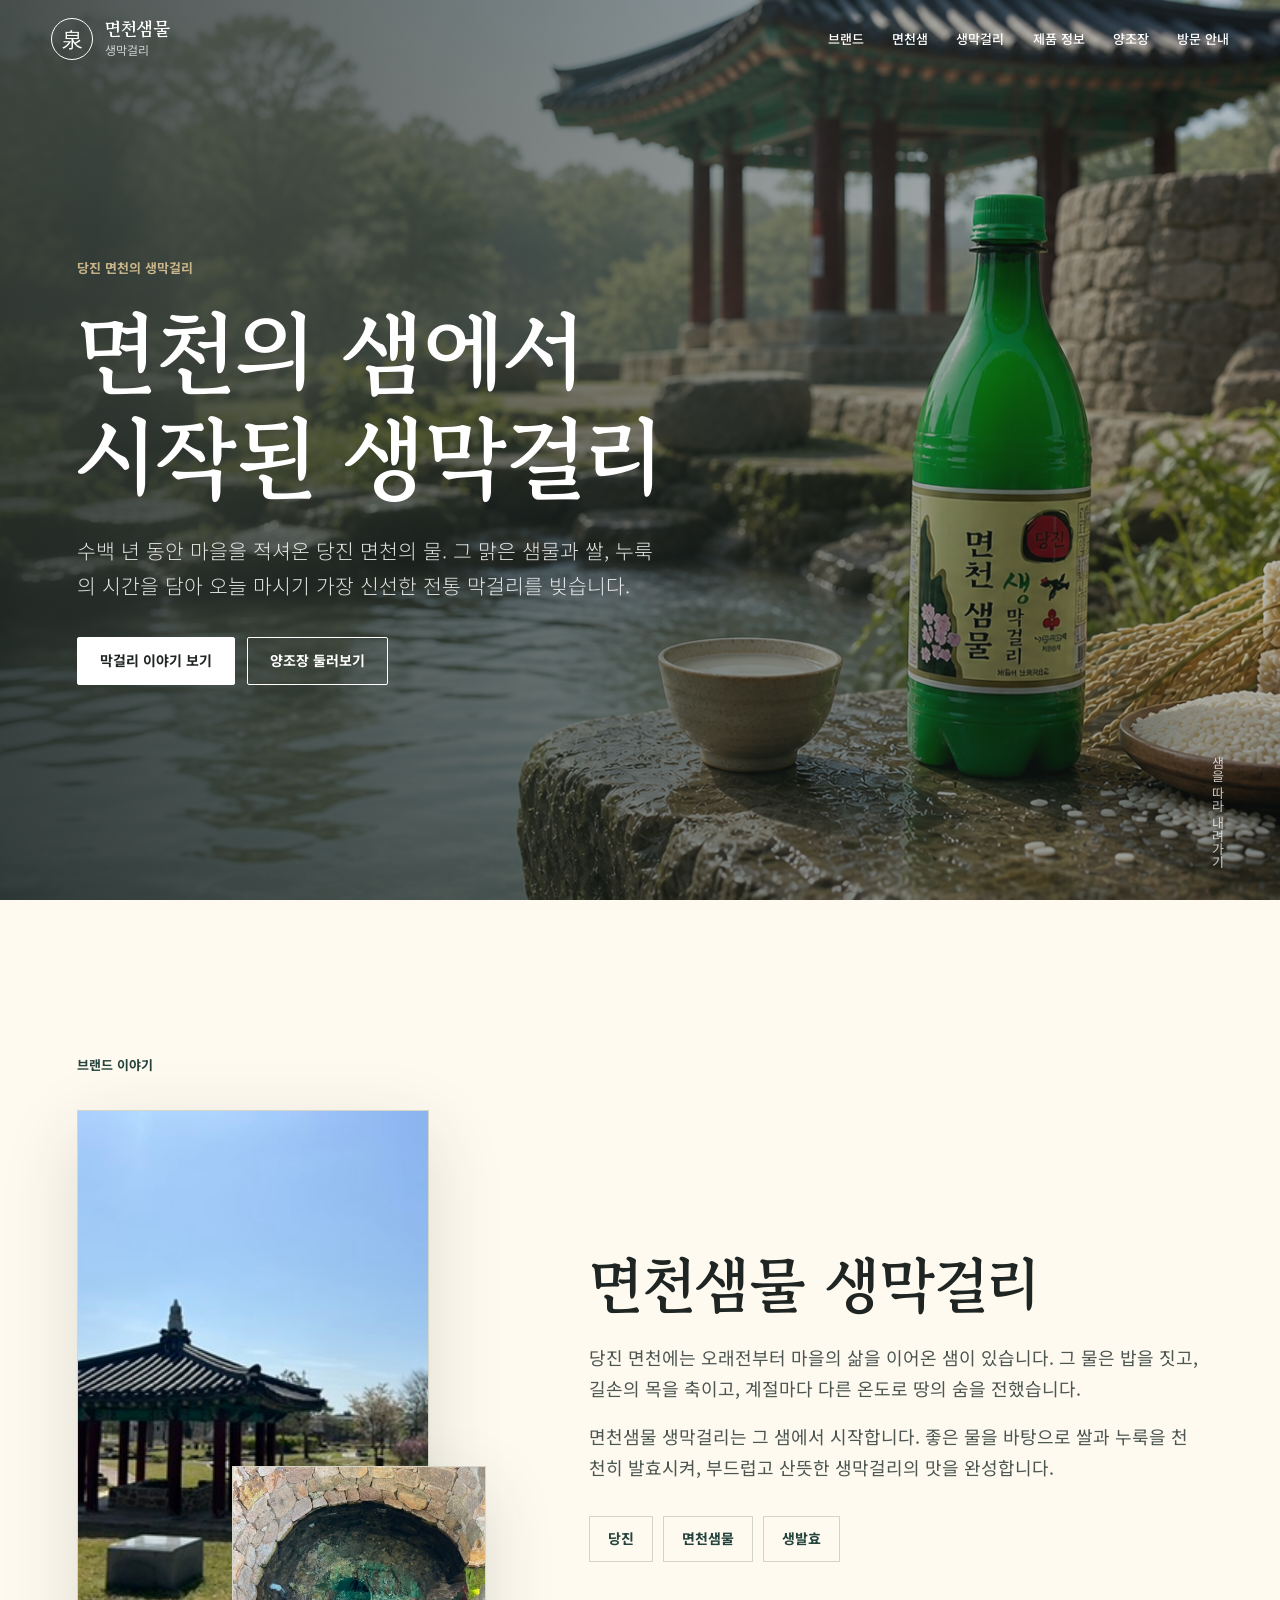
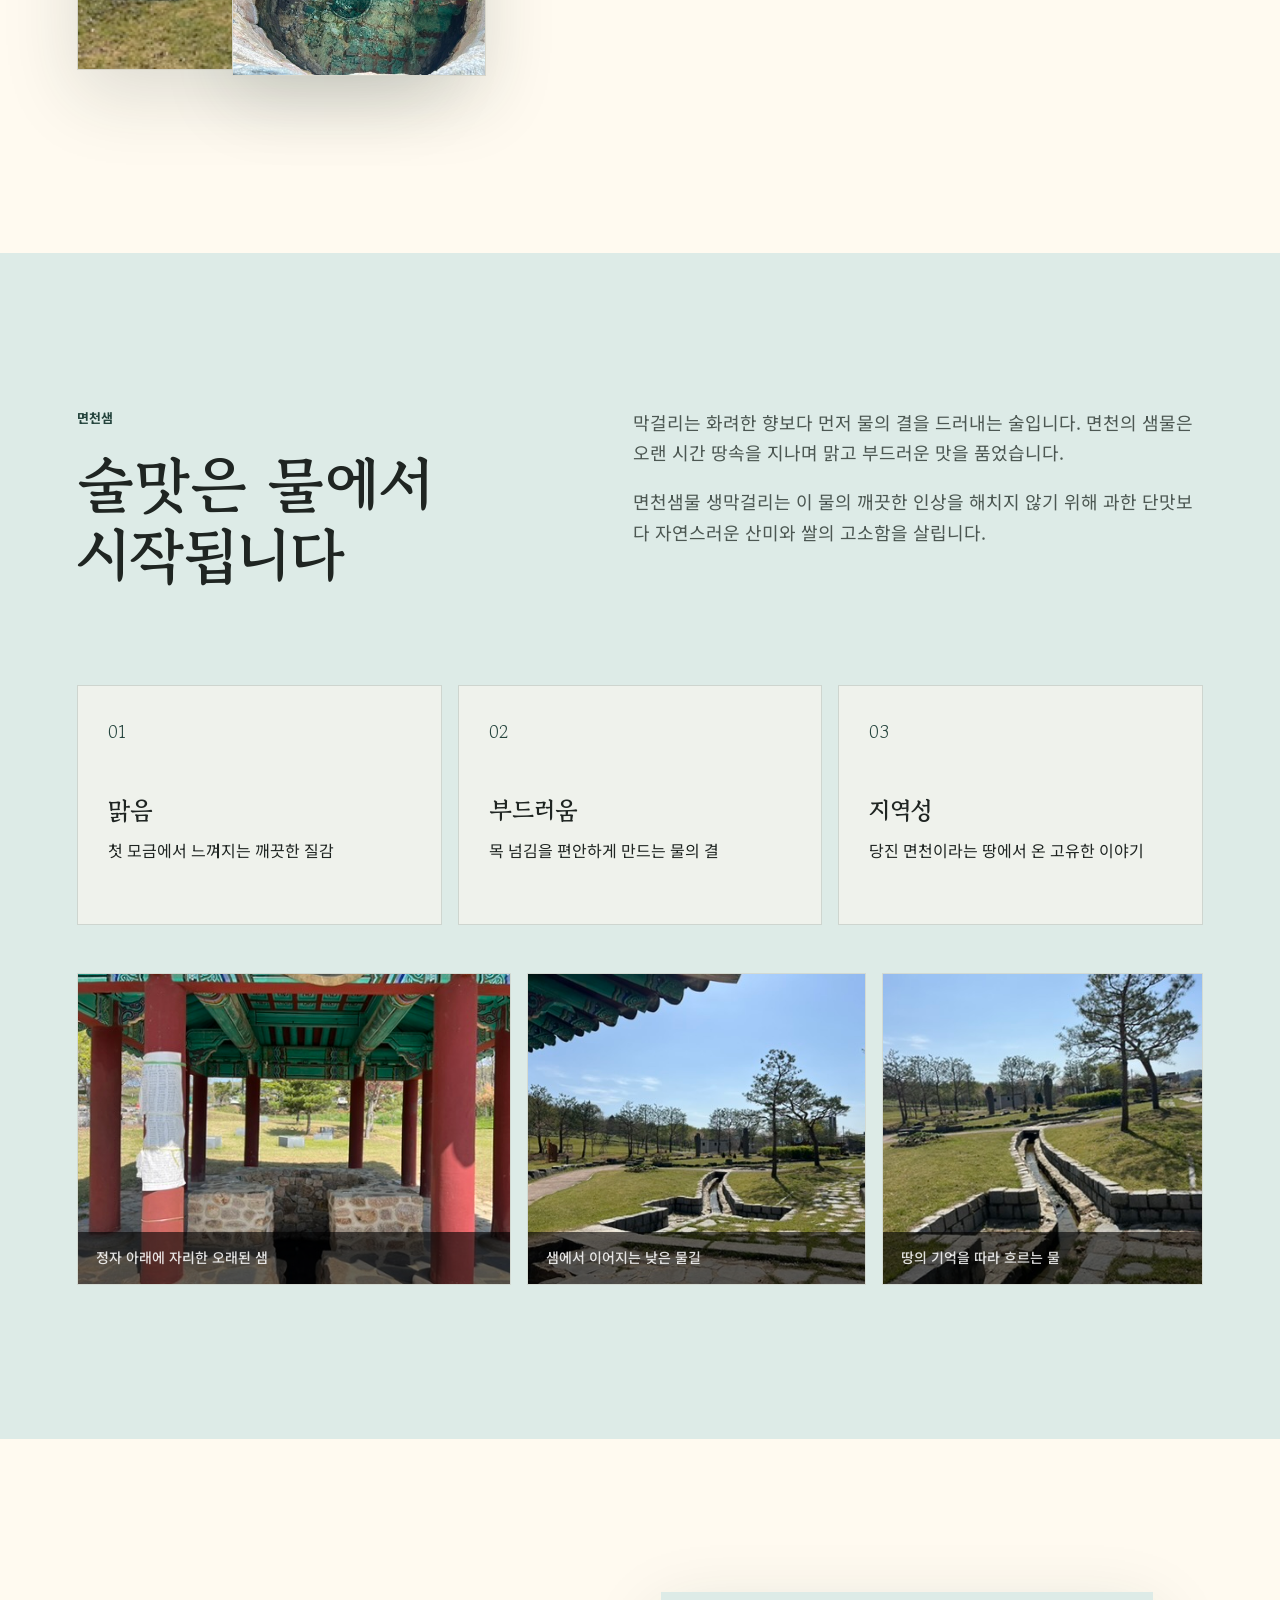
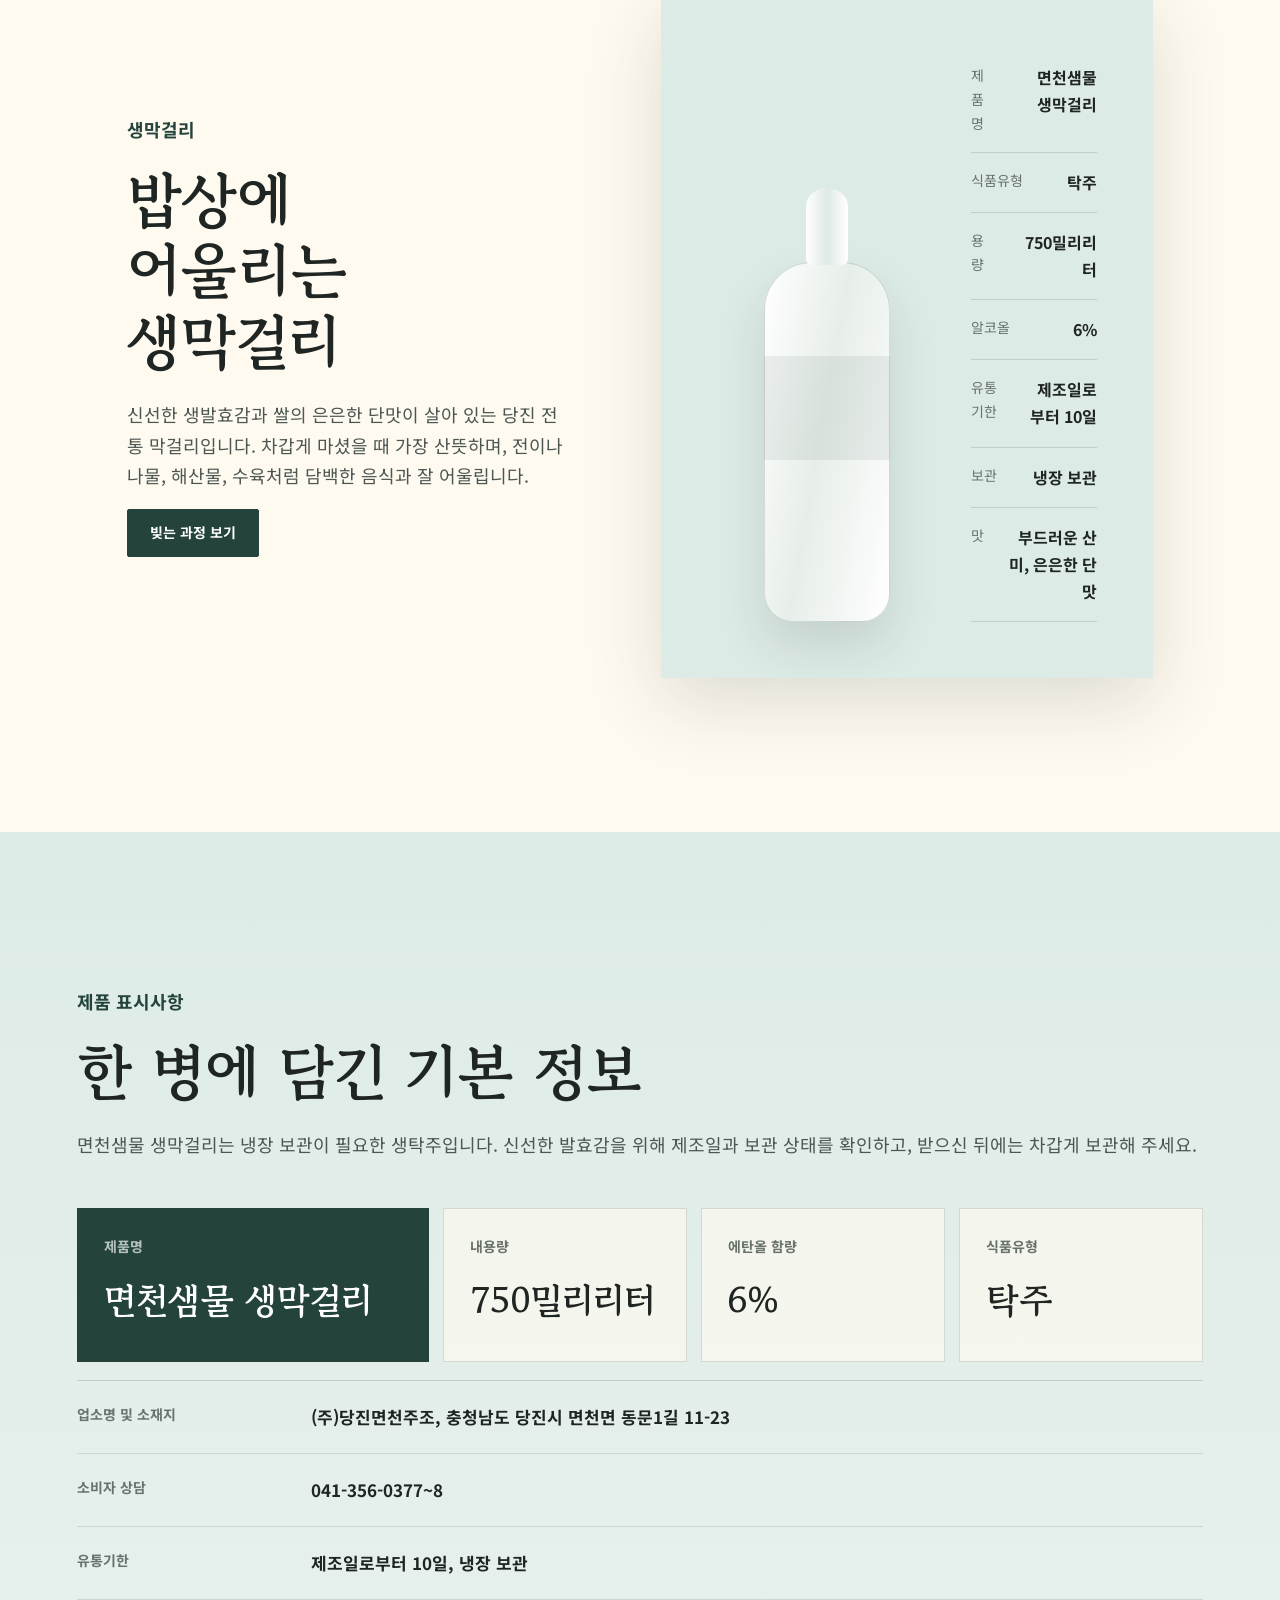
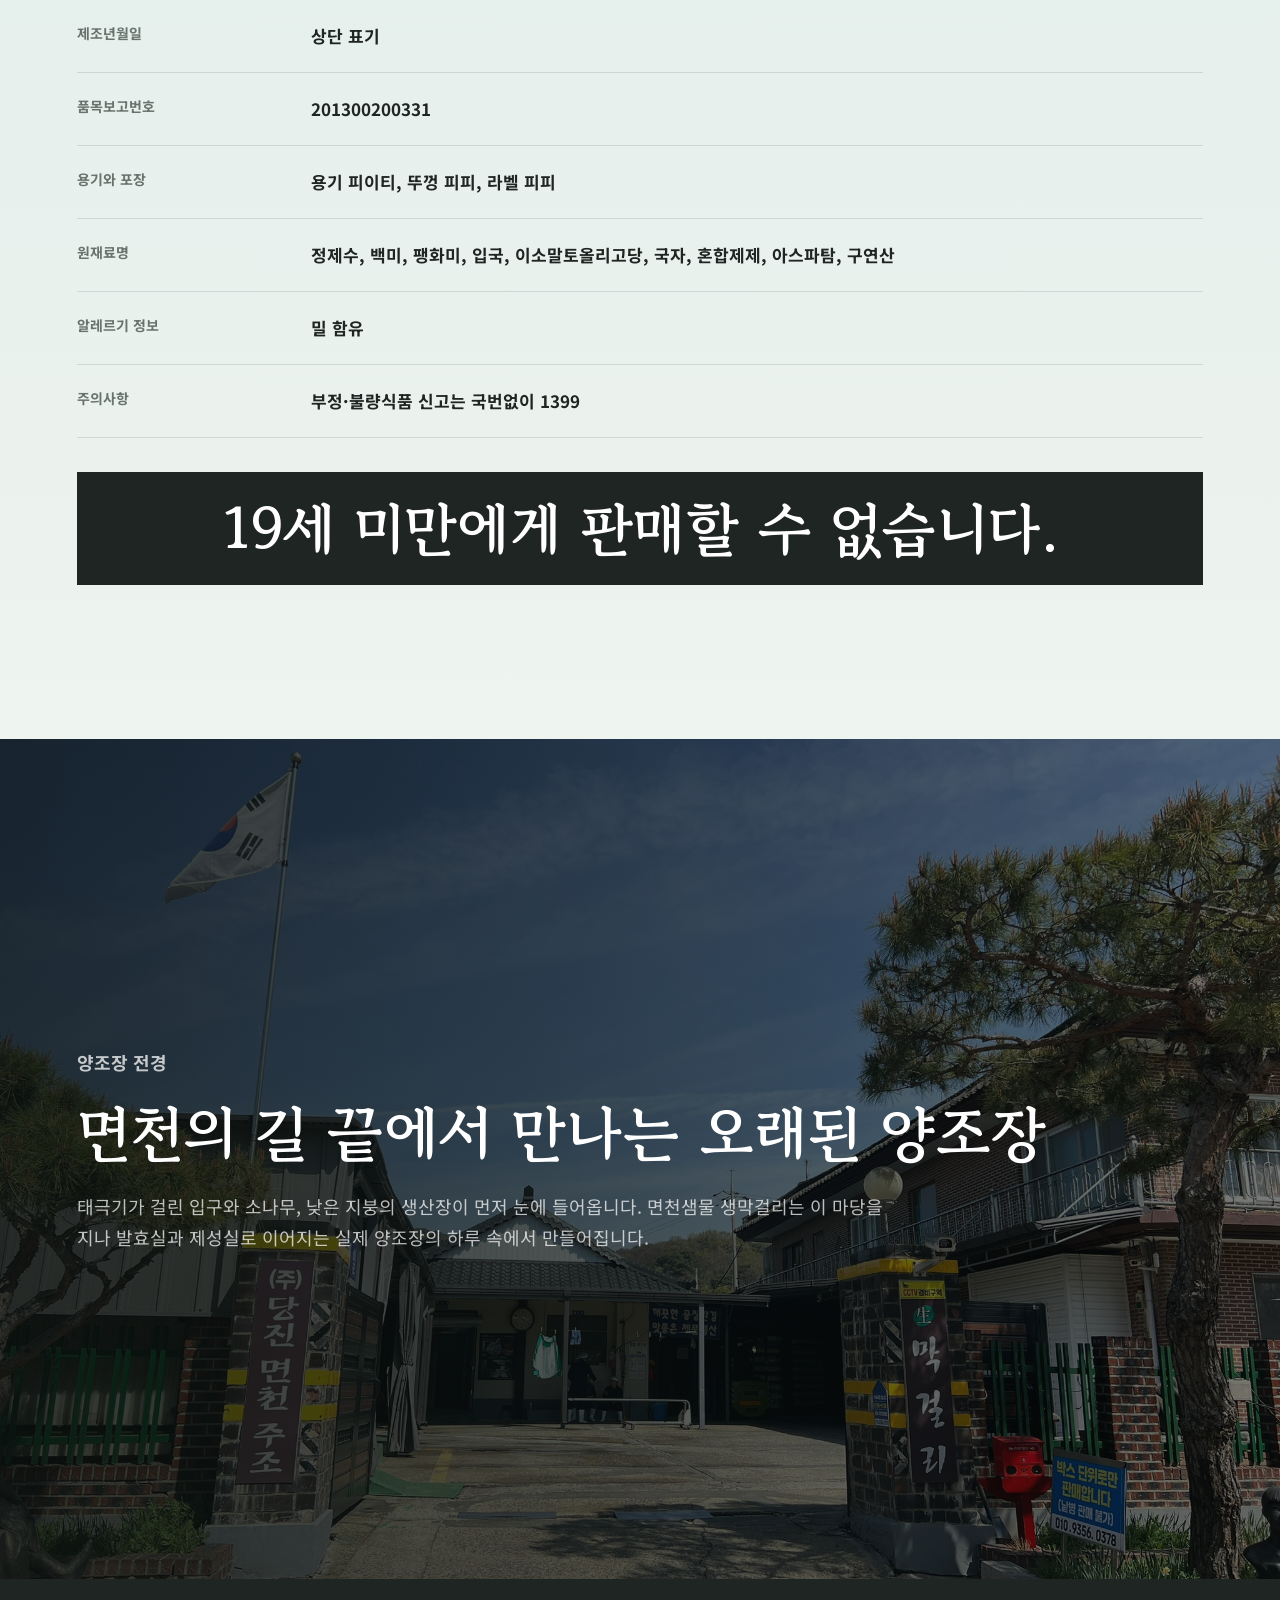
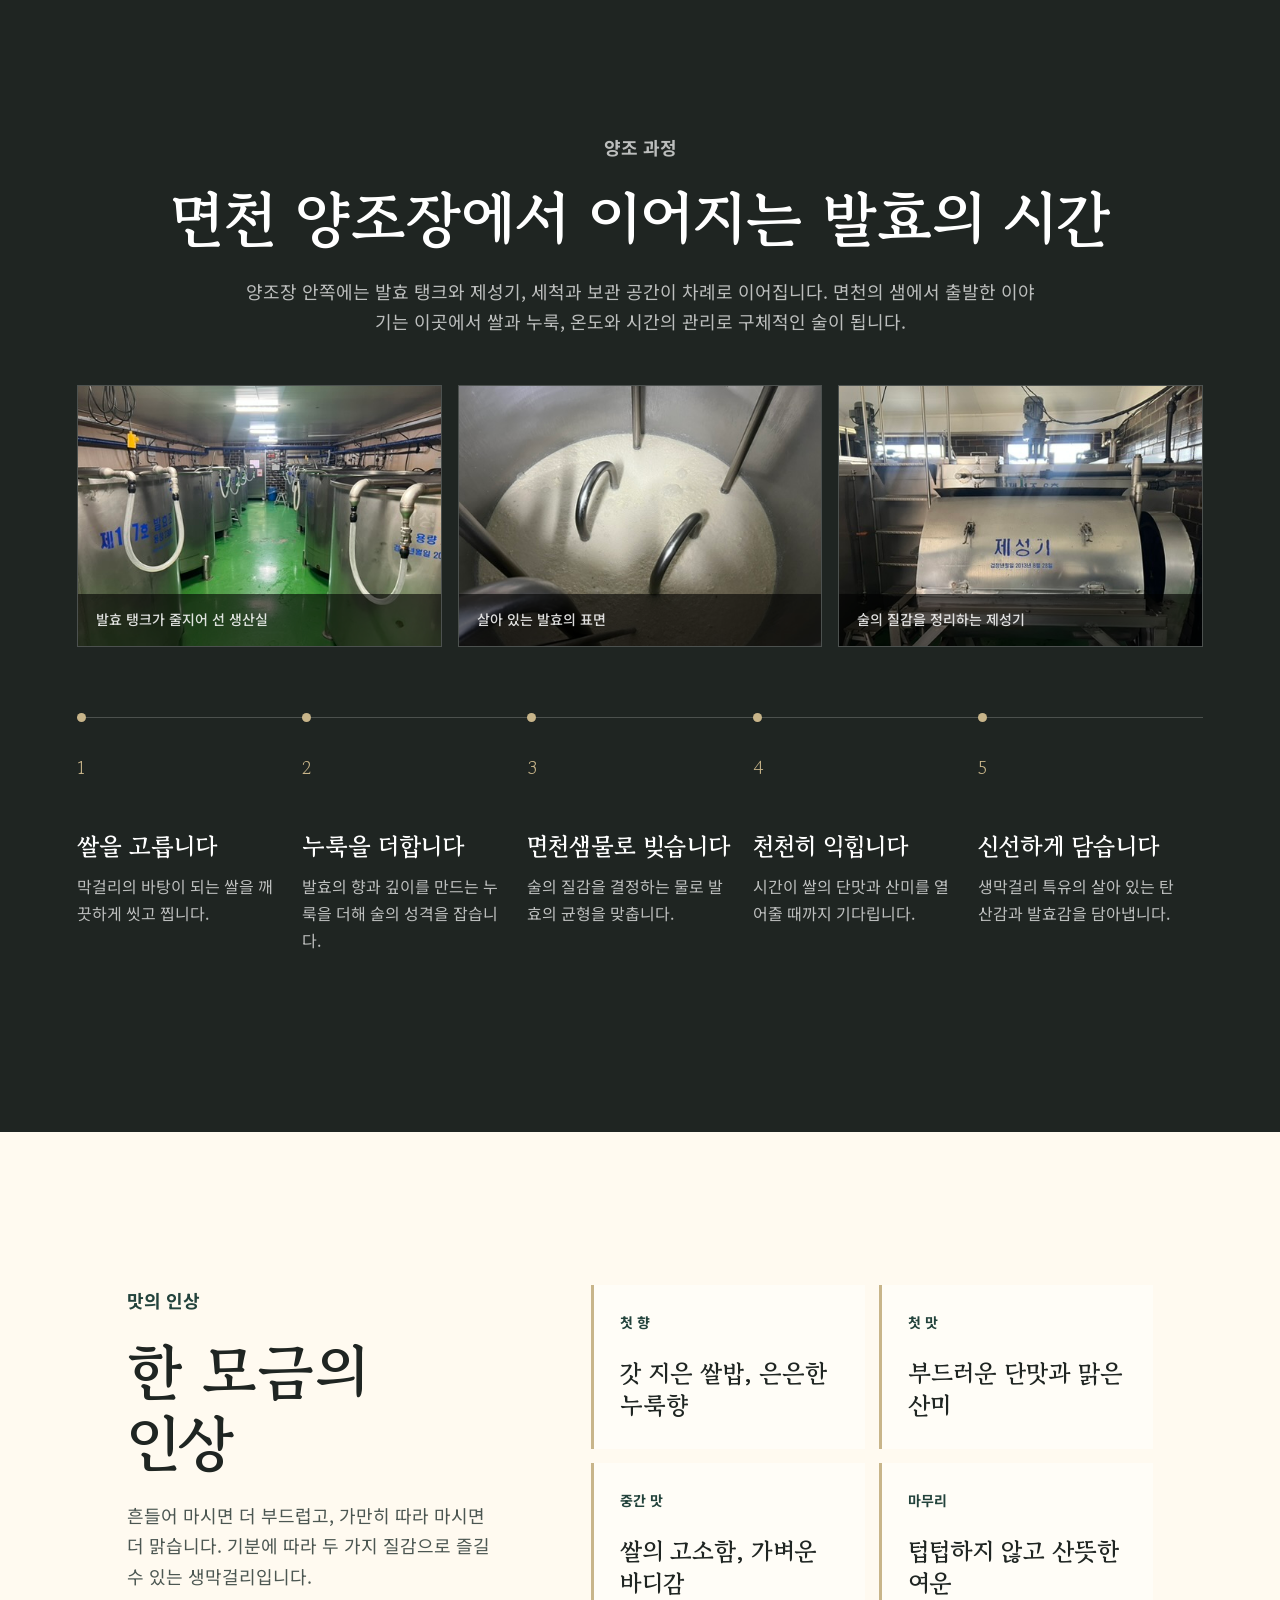
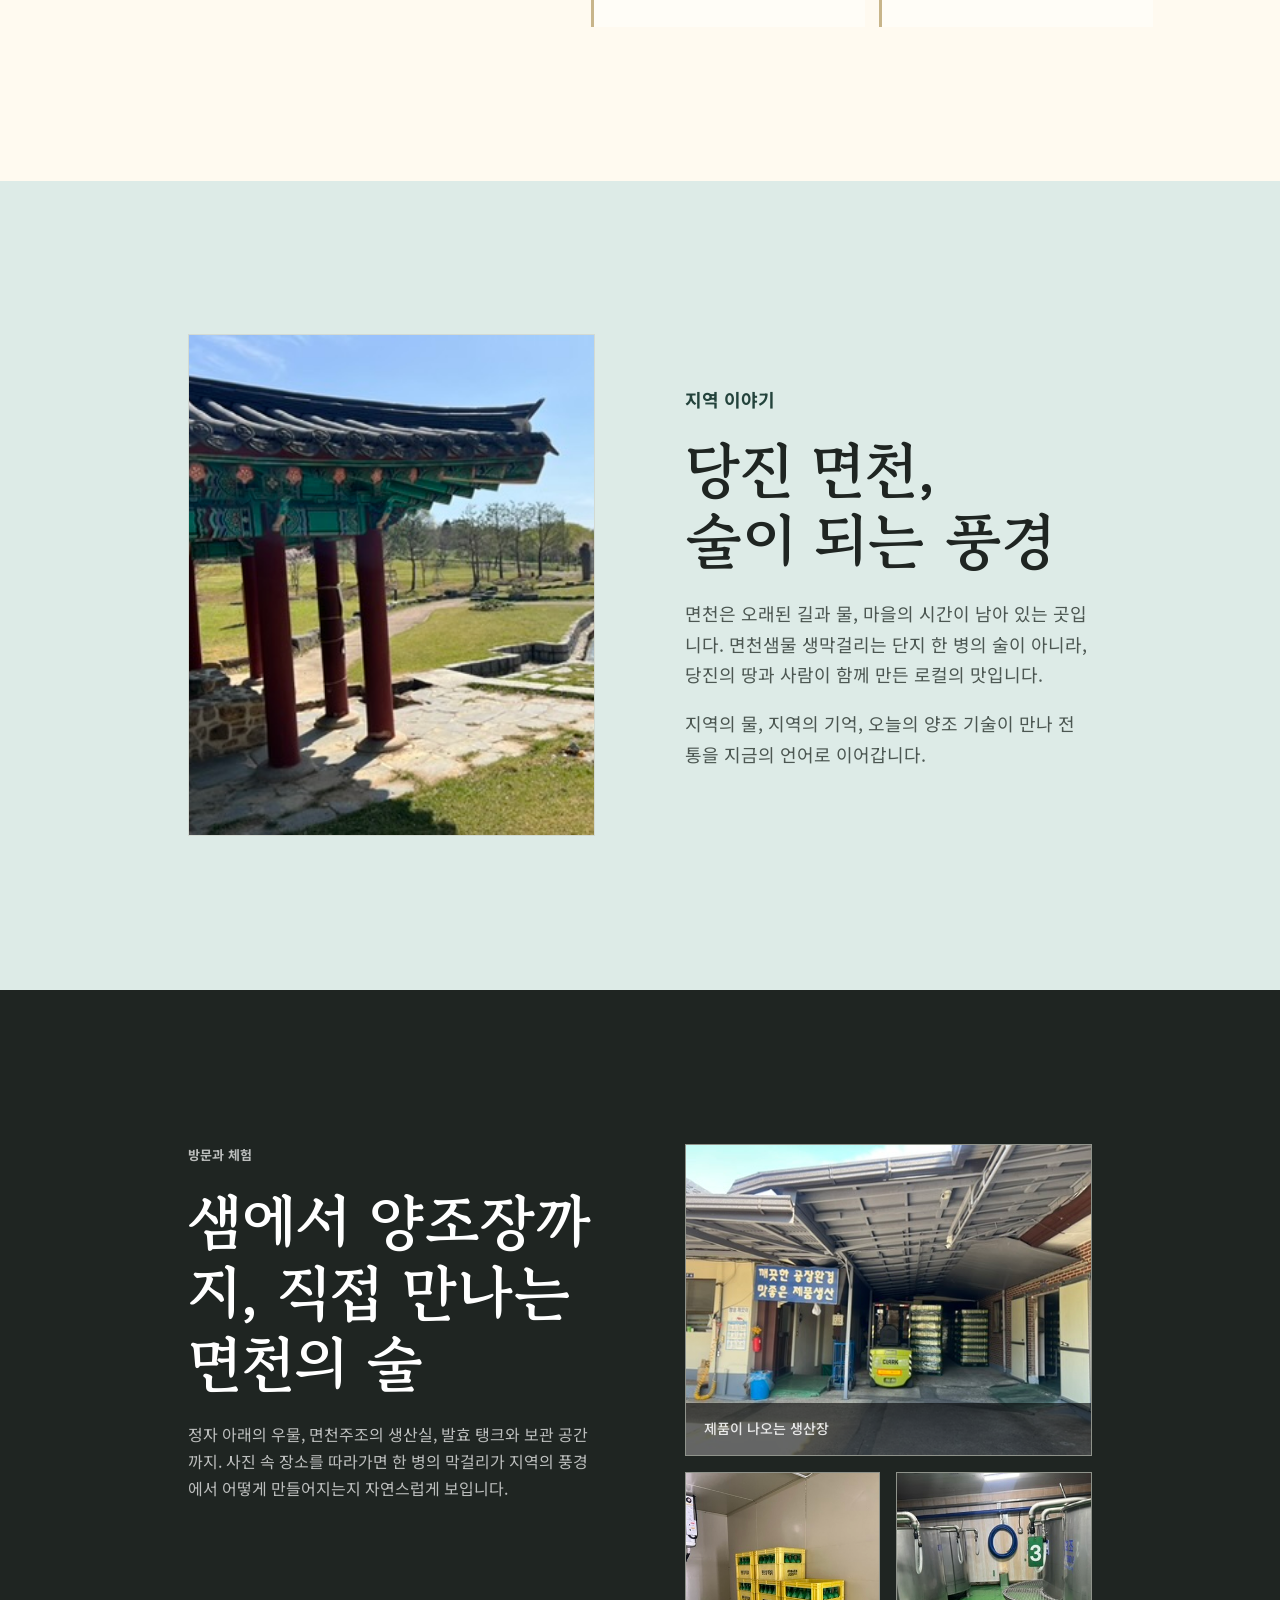
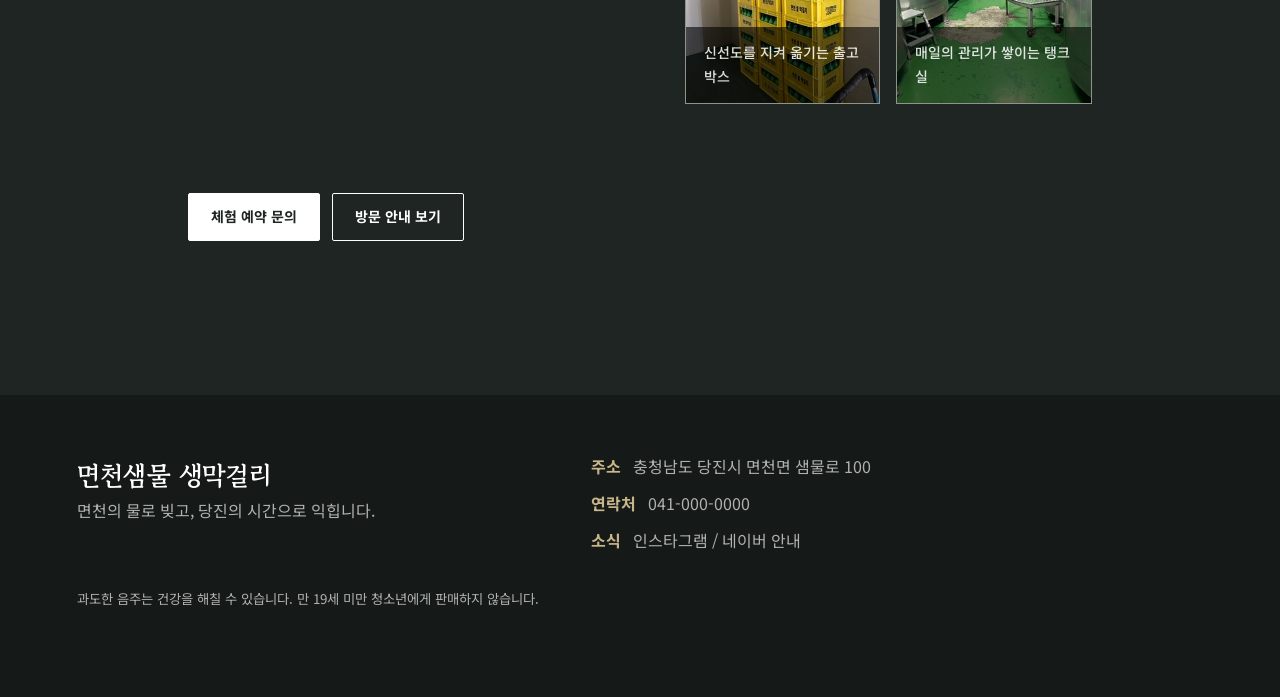
==== commit 25e65d80: "Add files via upload" ====
--- a/myeoncheon-site/index.html
+++ b/myeoncheon-site/index.html
@@ -92,7 +92,7 @@
         <div class="split-layout">
           <div>
             <p class="eyebrow dark">면천샘</p>
-            <h2>술맛은 물에서 시작됩니다</h2>
+            <h2>술맛은 물에서 <br />시작됩니다</h2>
           </div>
           <div class="measure">
             <p>
@@ -141,7 +141,7 @@
       <section class="product section" id="makgeolli">
         <div class="product-copy">
           <p class="eyebrow dark">생막걸리</p>
-          <h2>오늘의 밥상에 어울리는 생막걸리</h2>
+          <h2>밥상에 <br />어울리는 <br />생막걸리</h2>
           <p>
             신선한 생발효감과 쌀의 은은한 단맛이 살아 있는 당진 전통 막걸리입니다. 차갑게
             마셨을 때 가장 산뜻하며, 전이나 나물, 해산물, 수육처럼 담백한 음식과 잘
@@ -280,7 +280,7 @@
       <section class="tasting section">
         <div class="tasting-copy">
           <p class="eyebrow dark">맛의 인상</p>
-          <h2>한 모금의 인상</h2>
+          <h2>한 모금의 <br />인상</h2>
           <p>
             흔들어 마시면 더 부드럽고, 가만히 따라 마시면 더 맑습니다. 기분에 따라 두 가지
             질감으로 즐길 수 있는 생막걸리입니다.
@@ -300,7 +300,7 @@
         </div>
         <div class="local-copy">
           <p class="eyebrow dark">지역 이야기</p>
-          <h2>당진 면천, 술이 되는 풍경</h2>
+          <h2>당진 면천, <br />술이 되는 풍경</h2>
           <p>
             면천은 오래된 길과 물, 마을의 시간이 남아 있는 곳입니다. 면천샘물 생막걸리는
             단지 한 병의 술이 아니라, 당진의 땅과 사람이 함께 만든 로컬의 맛입니다.
